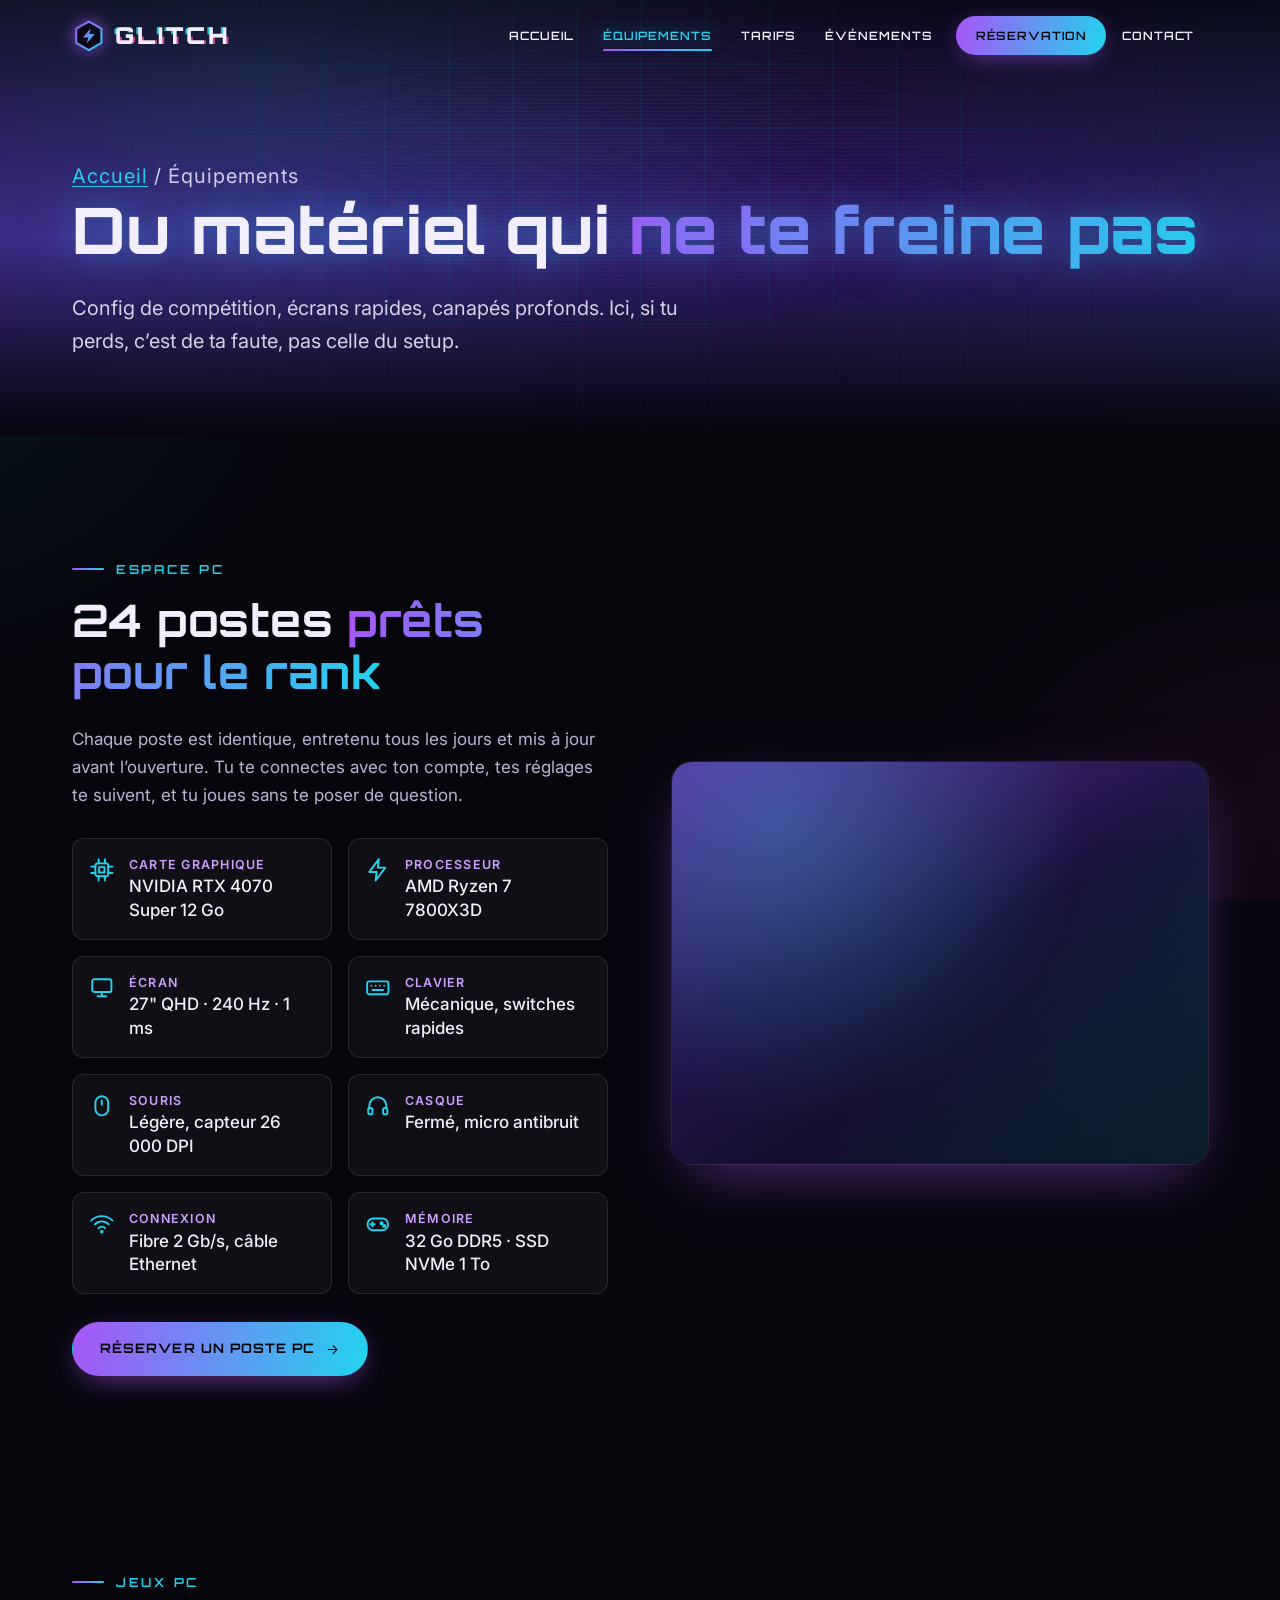
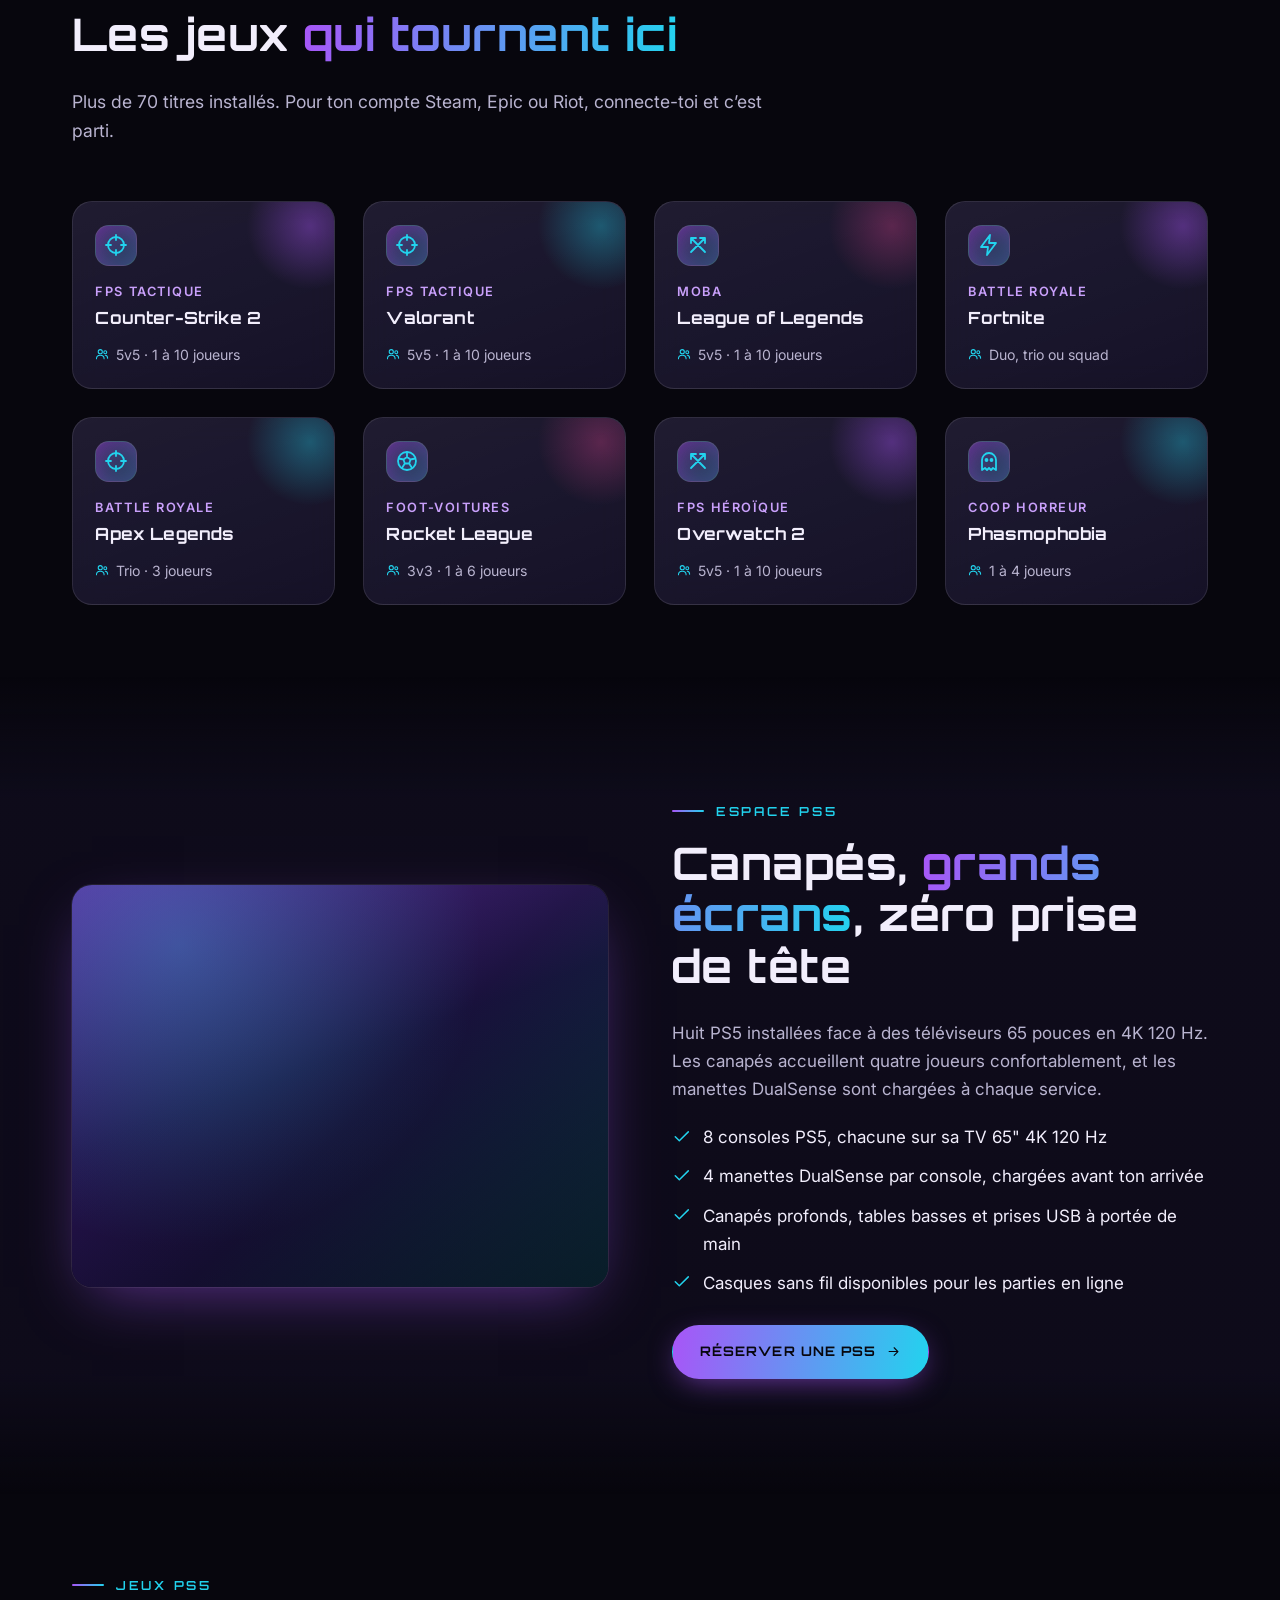
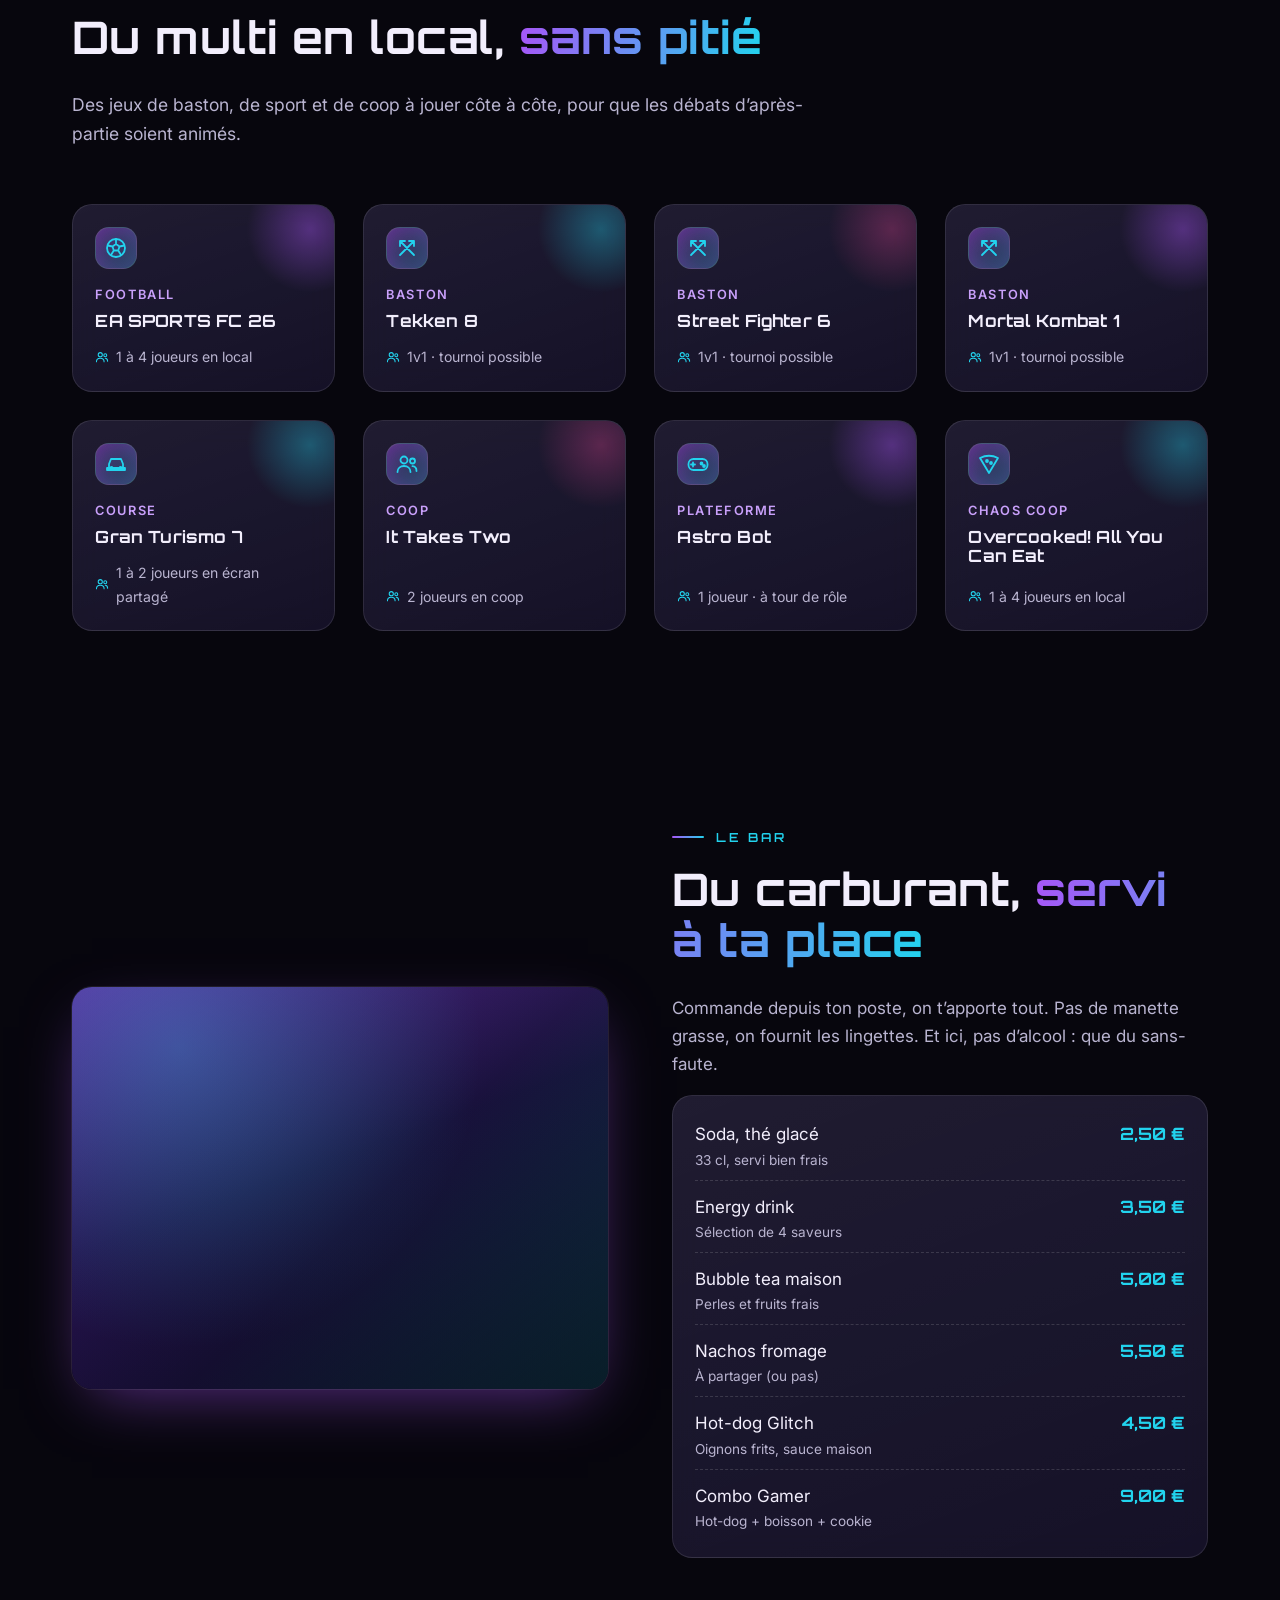
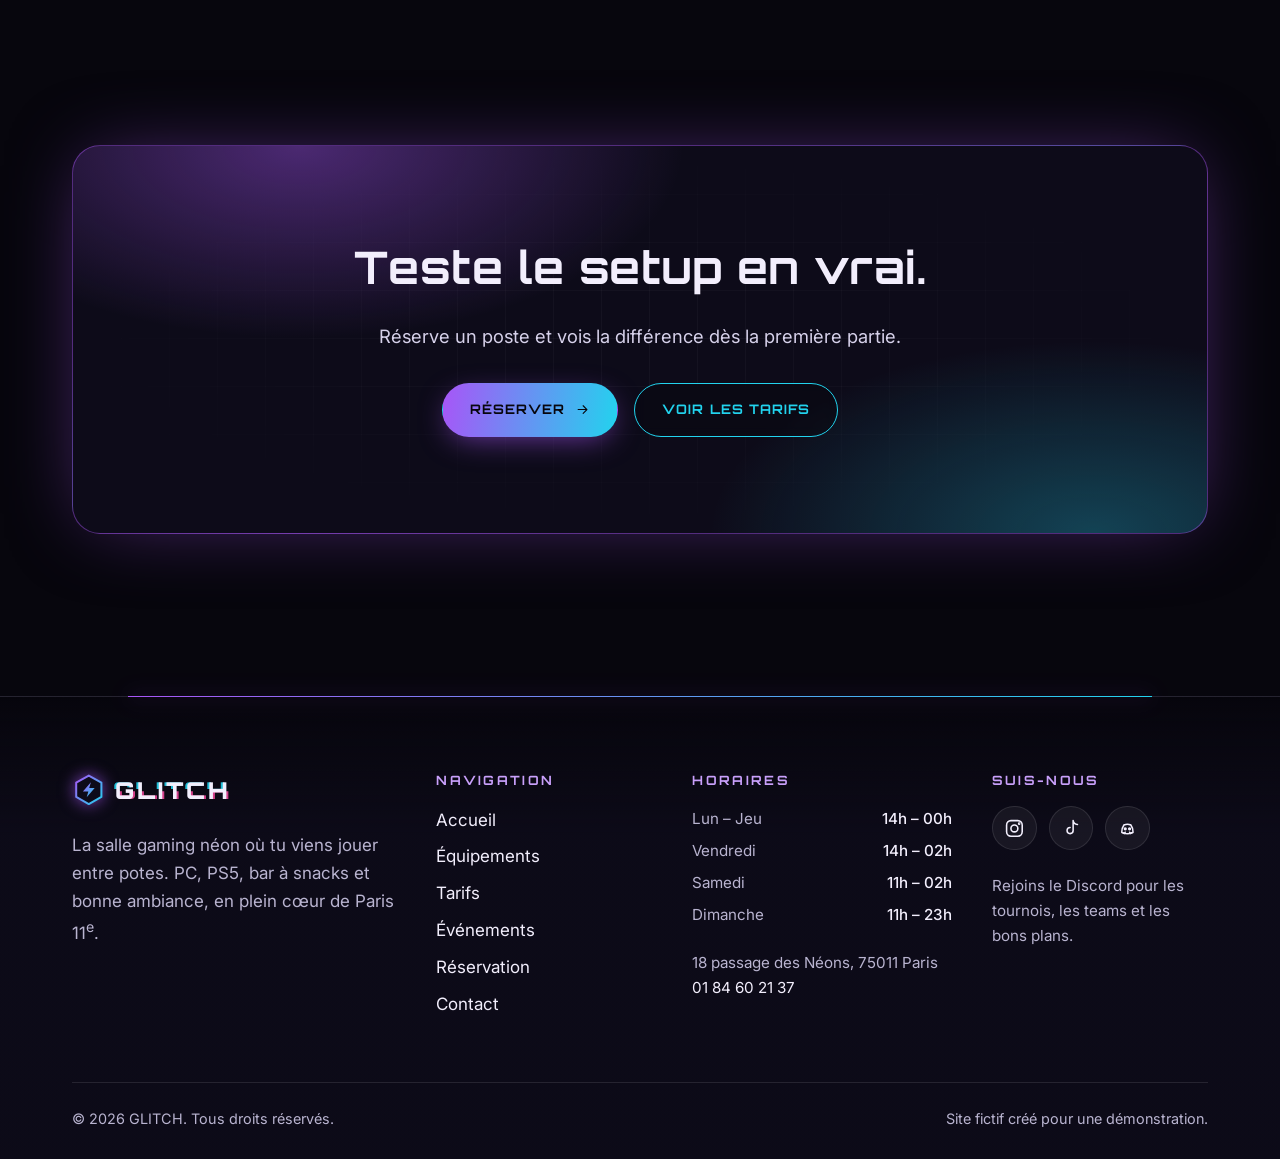
==== equipements.html @ 99205b89 "Ajoute le site vitrine GLITCH (6 pages, CSS et JS communs) Co-Authored-By: Claude Sonnet 5.5 <norepl" ====
<!DOCTYPE html>
<html lang="fr">
<head>
  <meta charset="utf-8">
  <meta name="viewport" content="width=device-width, initial-scale=1">
  <title>Équipements — PC gaming, PS5 et bar | GLITCH</title>
  <meta name="description" content="Découvre le matériel de GLITCH : 24 PC RTX 4070 Super, écrans 240 Hz, 8 PS5 sur TV 65 pouces, bar à snacks et plus de 120 jeux.">
  <meta name="theme-color" content="#07060d">
  <link rel="icon" href="data:image/svg+xml,%3Csvg xmlns='http://www.w3.org/2000/svg' viewBox='0 0 40 40'%3E%3Cpath d='M20 3 35 11.5v17L20 37 5 28.5v-17L20 3Z' fill='%230d0b19' stroke='%23a855f7' stroke-width='3'/%3E%3Cpath d='M22.5 11 13 22h6.5l-2 7L27 18h-6.5l2-7Z' fill='%2322d3ee'/%3E%3C/svg%3E">
  <link rel="preconnect" href="https://fonts.googleapis.com">
  <link rel="preconnect" href="https://fonts.gstatic.com" crossorigin>
  <link href="https://fonts.googleapis.com/css2?family=Inter:wght@400;500;600&family=Orbitron:wght@500;600;700;800;900&display=swap" rel="stylesheet">
  <link rel="stylesheet" href="assets/css/style.css">
  <script>document.documentElement.classList.add("js");</script>
</head>
<body>
<svg xmlns="http://www.w3.org/2000/svg" width="0" height="0" style="position:absolute" aria-hidden="true" focusable="false"><defs><symbol id="i-check" viewBox="0 0 24 24"><path d="M20 6 9 17l-5-5"/></symbol><symbol id="i-arrow" viewBox="0 0 24 24"><path d="M5 12h14M13 6l6 6-6 6"/></symbol><symbol id="i-clock" viewBox="0 0 24 24"><circle cx="12" cy="12" r="9"/><path d="M12 7v5l3 2"/></symbol><symbol id="i-users" viewBox="0 0 24 24"><circle cx="9" cy="8" r="3.5"/><path d="M2.5 20c0-3.6 2.9-6 6.5-6s6.5 2.4 6.5 6"/><circle cx="17.5" cy="9" r="2.5"/><path d="M17.5 14.2c2.4.2 4 2 4 4.8"/></symbol><symbol id="i-trophy" viewBox="0 0 24 24"><path d="M8 4h8v5a4 4 0 0 1-8 0V4Z"/><path d="M8 6H4v2a4 4 0 0 0 4 4M16 6h4v2a4 4 0 0 1-4 4M12 13v4M8 21h8M9 17h6"/></symbol><symbol id="i-gamepad" viewBox="0 0 24 24"><rect x="2.5" y="7" width="19" height="11" rx="5"/><path d="M7 10.5v4M5 12.5h4"/><circle cx="15.5" cy="11.5" r="1"/><circle cx="18" cy="14" r="1"/></symbol><symbol id="i-monitor" viewBox="0 0 24 24"><rect x="3" y="4" width="18" height="12" rx="2"/><path d="M8 20h8M12 16v4"/></symbol><symbol id="i-cpu" viewBox="0 0 24 24"><rect x="6" y="6" width="12" height="12" rx="2"/><rect x="9.5" y="9.5" width="5" height="5"/><path d="M9 2v4M15 2v4M9 18v4M15 18v4M2 9h4M2 15h4M18 9h4M18 15h4"/></symbol><symbol id="i-headset" viewBox="0 0 24 24"><path d="M4 14v-2a8 8 0 0 1 16 0v2"/><rect x="3" y="14" width="4" height="6" rx="1.5"/><rect x="17" y="14" width="4" height="6" rx="1.5"/></symbol><symbol id="i-mouse" viewBox="0 0 24 24"><rect x="6" y="3" width="12" height="18" rx="6"/><path d="M12 7v4"/></symbol><symbol id="i-keyboard" viewBox="0 0 24 24"><rect x="2" y="6" width="20" height="12" rx="2"/><path d="M6 10h.01M10 10h.01M14 10h.01M18 10h.01M7 14h10"/></symbol><symbol id="i-bolt" viewBox="0 0 24 24"><path d="M13 2 4 14h7l-1 8 9-12h-7l1-8Z"/></symbol><symbol id="i-cup" viewBox="0 0 24 24"><path d="M5 8h12v6a5 5 0 0 1-5 5h-2a5 5 0 0 1-5-5V8Z"/><path d="M17 10h2a2 2 0 0 1 0 4h-2M8 3v2M12 3v2"/></symbol><symbol id="i-cake" viewBox="0 0 24 24"><path d="M4 20h16v-7a2 2 0 0 0-2-2H6a2 2 0 0 0-2 2v7Z"/><path d="M4 16c2 1.5 4 1.5 6 0s4-1.5 6 0 3 1 4 0M12 11V7M12 4v.01"/></symbol><symbol id="i-building" viewBox="0 0 24 24"><rect x="5" y="3" width="14" height="18" rx="1"/><path d="M9 7h2M13 7h2M9 11h2M13 11h2M9 15h2M13 15h2"/></symbol><symbol id="i-pin" viewBox="0 0 24 24"><path d="M12 21s-7-6.2-7-11.5a7 7 0 0 1 14 0C19 14.8 12 21 12 21Z"/><circle cx="12" cy="9.5" r="2.5"/></symbol><symbol id="i-phone" viewBox="0 0 24 24"><path d="M5 4h4l2 5-2.5 1.5a11 11 0 0 0 5 5L15 13l5 2v4a2 2 0 0 1-2 2A16 16 0 0 1 3 6a2 2 0 0 1 2-2Z"/></symbol><symbol id="i-mail" viewBox="0 0 24 24"><rect x="3" y="5" width="18" height="14" rx="2"/><path d="m3 7 9 6 9-6"/></symbol><symbol id="i-calendar" viewBox="0 0 24 24"><rect x="3" y="5" width="18" height="16" rx="2"/><path d="M3 10h18M8 3v4M16 3v4"/></symbol><symbol id="i-star" viewBox="0 0 24 24"><path d="m12 3 2.7 5.6 6.1.9-4.4 4.3 1 6.1L12 17l-5.4 2.9 1-6.1L3.2 9.5l6.1-.9L12 3Z"/></symbol><symbol id="i-crosshair" viewBox="0 0 24 24"><circle cx="12" cy="12" r="8"/><path d="M12 2v5M12 17v5M2 12h5M17 12h5"/></symbol><symbol id="i-car" viewBox="0 0 24 24"><path d="M5 16v-4l2-5h10l2 5v4M3 16h18v2H3z"/><circle cx="7.5" cy="16" r="1"/><circle cx="16.5" cy="16" r="1"/></symbol><symbol id="i-swords" viewBox="0 0 24 24"><path d="M5 19 19 5M14 5h5v5M5 5l14 14M5 10V5h5"/></symbol><symbol id="i-ball" viewBox="0 0 24 24"><circle cx="12" cy="12" r="9"/><path d="m12 8 3.5 2.5-1.3 4h-4.4l-1.3-4L12 8ZM12 3v5M3.8 9.5l4.7 1M20.2 9.5l-4.7 1M7 19l2.8-4.5M17 19l-2.8-4.5"/></symbol><symbol id="i-sofa" viewBox="0 0 24 24"><path d="M5 11V8a3 3 0 0 1 3-3h8a3 3 0 0 1 3 3v3M3 13a2 2 0 0 1 4 0v2h10v-2a2 2 0 0 1 4 0v5H3v-5ZM6 18v2M18 18v2"/></symbol><symbol id="i-pizza" viewBox="0 0 24 24"><path d="M3 6c6-3 12-3 18 0L12 21 3 6Z"/><circle cx="10" cy="9" r="1"/><circle cx="14" cy="11" r="1"/></symbol><symbol id="i-instagram" viewBox="0 0 24 24"><rect x="3" y="3" width="18" height="18" rx="5"/><circle cx="12" cy="12" r="4"/><circle cx="17.5" cy="6.5" r=".6"/></symbol><symbol id="i-tiktok" viewBox="0 0 24 24"><path d="M14 3v11.5a3.5 3.5 0 1 1-3.5-3.5M14 3c.4 2.6 2 4.2 5 4.5"/></symbol><symbol id="i-discord" viewBox="0 0 24 24"><path d="M8 8c2.5-1 5.5-1 8 0M7 17c3 1.4 7 1.4 10 0M8 8c-1.5 2-2.5 5-2.5 8.5 1 .8 2 1.2 3 1.5l1-1.6M16 8c1.5 2 2.5 5 2.5 8.5-1 .8-2 1.2-3 1.5l-1-1.6"/><circle cx="9.5" cy="12.5" r="1"/><circle cx="14.5" cy="12.5" r="1"/></symbol><symbol id="i-chevron" viewBox="0 0 24 24"><path d="m6 9 6 6 6-6"/></symbol><symbol id="i-wifi" viewBox="0 0 24 24"><path d="M2 9a14 14 0 0 1 20 0M5.5 12.5a9 9 0 0 1 13 0M9 16a4 4 0 0 1 6 0"/><circle cx="12" cy="19.5" r=".8"/></symbol><symbol id="i-briefcase" viewBox="0 0 24 24"><rect x="3" y="7" width="18" height="13" rx="2"/><path d="M9 7V5a1 1 0 0 1 1-1h4a1 1 0 0 1 1 1v2M3 13h18"/></symbol><symbol id="i-grad" viewBox="0 0 24 24"><path d="m2 9 10-5 10 5-10 5L2 9Z"/><path d="M6 11.5V16c3 2.5 9 2.5 12 0v-4.5"/></symbol><symbol id="i-moon" viewBox="0 0 24 24"><path d="M20 14.5A8 8 0 0 1 9.5 4 8 8 0 1 0 20 14.5Z"/></symbol><symbol id="i-sun" viewBox="0 0 24 24"><circle cx="12" cy="12" r="4"/><path d="M12 2v2M12 20v2M2 12h2M20 12h2M5 5l1.5 1.5M17.5 17.5 19 19M5 19l1.5-1.5M17.5 6.5 19 5"/></symbol><symbol id="i-info" viewBox="0 0 24 24"><circle cx="12" cy="12" r="9"/><path d="M12 11v5M12 8v.01"/></symbol><symbol id="i-flag" viewBox="0 0 24 24"><path d="M5 21V4M5 4h11l-2 4 2 4H5"/></symbol><symbol id="i-ghost" viewBox="0 0 24 24"><path d="M5 21V11a7 7 0 0 1 14 0v10l-3-2-2 2-2-2-2 2-2-2-3 2Z"/><circle cx="9.5" cy="11" r="1"/><circle cx="14.5" cy="11" r="1"/></symbol><symbol id="i-tv" viewBox="0 0 24 24"><rect x="3" y="5" width="18" height="12" rx="2"/><path d="M8 21h8M12 17v4"/></symbol></defs></svg>
<a class="skip-link" href="#contenu">Aller au contenu</a>
<header class="site-header" id="top">
  <div class="container">
    <a class="logo" href="index.html" aria-label="GLITCH, retour à l’accueil"><svg class="logo-mark" viewBox="0 0 40 40" aria-hidden="true" focusable="false"><defs><linearGradient id="lg" x1="0" y1="0" x2="1" y2="1"><stop offset="0" stop-color="#a855f7"/><stop offset="1" stop-color="#22d3ee"/></linearGradient></defs><path d="M20 3 35 11.5v17L20 37 5 28.5v-17L20 3Z" fill="#0d0b19" stroke="url(#lg)" stroke-width="2.4" stroke-linejoin="round"/><path d="M22.5 11 13 22h6.5l-2 7L27 18h-6.5l2-7Z" fill="url(#lg)"/></svg><span class="logo-word" data-text="GLITCH"><span>GLITCH</span></span></a>
    <button class="nav-toggle" type="button" aria-expanded="false" aria-controls="primary-nav" aria-label="Ouvrir le menu"><span></span><span></span><span></span></button>
    <nav class="primary-nav" id="primary-nav" aria-label="Navigation principale">
      <ul>
        <li><a href="index.html">Accueil</a></li>
        <li><a href="equipements.html" aria-current="page">Équipements</a></li>
        <li><a href="tarifs.html">Tarifs</a></li>
        <li><a href="evenements.html">Événements</a></li>
        <li class="nav-cta"><a href="reservation.html">Réservation</a></li>
        <li><a href="contact.html">Contact</a></li>
      </ul>
    </nav>
  </div>
</header>
<main id="contenu">

<section class="page-hero">
  <figure class="ph hero-media"><img src="https://images.unsplash.com/photo-1598550476439-6847785fcea6?w=1800&q=80&auto=format&fit=crop" alt="Rangée de postes PC gaming éclairés en RGB dans une salle sombre" width="1800" height="900" fetchpriority="high" decoding="async"></figure>
  <div class="hero-grid" aria-hidden="true"></div>
  <div class="container">
    <p class="breadcrumb"><a href="index.html">Accueil</a> / Équipements</p>
    <h1>Du matériel qui <span class="grad-text">ne te freine pas</span></h1>
    <p>Config de compétition, écrans rapides, canapés profonds. Ici, si tu perds, c’est de ta faute, pas celle du setup.</p>
  </div>
</section>

<section class="section" id="pc">
  <div class="container split">
    <div class="split-text reveal">
      <span class="eyebrow">Espace PC</span>
      <h2>24 postes <span class="grad-text">prêts pour le rank</span></h2>
      <p>Chaque poste est identique, entretenu tous les jours et mis à jour avant l’ouverture. Tu te connectes avec ton compte, tes réglages te suivent, et tu joues sans te poser de question.</p>
      <div class="spec-grid">
        <div class="spec"><svg class="icon " aria-hidden="true" focusable="false"><use href="#i-cpu"/></svg><div><b>Carte graphique</b><span>NVIDIA RTX 4070 Super 12 Go</span></div></div>
        <div class="spec"><svg class="icon " aria-hidden="true" focusable="false"><use href="#i-bolt"/></svg><div><b>Processeur</b><span>AMD Ryzen 7 7800X3D</span></div></div>
        <div class="spec"><svg class="icon " aria-hidden="true" focusable="false"><use href="#i-monitor"/></svg><div><b>Écran</b><span>27" QHD · 240 Hz · 1 ms</span></div></div>
        <div class="spec"><svg class="icon " aria-hidden="true" focusable="false"><use href="#i-keyboard"/></svg><div><b>Clavier</b><span>Mécanique, switches rapides</span></div></div>
        <div class="spec"><svg class="icon " aria-hidden="true" focusable="false"><use href="#i-mouse"/></svg><div><b>Souris</b><span>Légère, capteur 26 000 DPI</span></div></div>
        <div class="spec"><svg class="icon " aria-hidden="true" focusable="false"><use href="#i-headset"/></svg><div><b>Casque</b><span>Fermé, micro antibruit</span></div></div>
        <div class="spec"><svg class="icon " aria-hidden="true" focusable="false"><use href="#i-wifi"/></svg><div><b>Connexion</b><span>Fibre 2 Gb/s, câble Ethernet</span></div></div>
        <div class="spec"><svg class="icon " aria-hidden="true" focusable="false"><use href="#i-gamepad"/></svg><div><b>Mémoire</b><span>32 Go DDR5 · SSD NVMe 1 To</span></div></div>
      </div>
      <a class="btn btn--primary" href="reservation.html?espace=pc">Réserver un poste PC <svg class="icon " aria-hidden="true" focusable="false"><use href="#i-arrow"/></svg></a>
    </div>
    <div class="reveal" style="--d:.12s">
      <figure class="ph ratio-4-3"><img src="https://images.unsplash.com/photo-1598550476439-6847785fcea6?w=1200&q=80&auto=format&fit=crop" alt="Poste PC gaming avec écran incurvé et clavier lumineux" width="1200" height="900" loading="lazy" decoding="async"></figure>
    </div>
  </div>
</section>

<section class="section section--tight">
  <div class="container">
    <div class="section-head reveal">
      <span class="eyebrow">Jeux PC</span>
      <h2>Les jeux <span class="grad-text">qui tournent ici</span></h2>
      <p>Plus de 70 titres installés. Pour ton compte Steam, Epic ou Riot, connecte-toi et c’est parti.</p>
    </div>
    <div class="grid grid-4">
      <article class="card game-card reveal"><span class="icon-badge"><svg class="icon " aria-hidden="true" focusable="false"><use href="#i-crosshair"/></svg></span><span class="genre">FPS tactique</span><h3>Counter-Strike 2</h3><p class="meta"><svg class="icon " aria-hidden="true" focusable="false"><use href="#i-users"/></svg> 5v5 · 1 à 10 joueurs</p></article>
      <article class="card game-card reveal"><span class="icon-badge"><svg class="icon " aria-hidden="true" focusable="false"><use href="#i-crosshair"/></svg></span><span class="genre">FPS tactique</span><h3>Valorant</h3><p class="meta"><svg class="icon " aria-hidden="true" focusable="false"><use href="#i-users"/></svg> 5v5 · 1 à 10 joueurs</p></article>
      <article class="card game-card reveal"><span class="icon-badge"><svg class="icon " aria-hidden="true" focusable="false"><use href="#i-swords"/></svg></span><span class="genre">MOBA</span><h3>League of Legends</h3><p class="meta"><svg class="icon " aria-hidden="true" focusable="false"><use href="#i-users"/></svg> 5v5 · 1 à 10 joueurs</p></article>
      <article class="card game-card reveal"><span class="icon-badge"><svg class="icon " aria-hidden="true" focusable="false"><use href="#i-bolt"/></svg></span><span class="genre">Battle royale</span><h3>Fortnite</h3><p class="meta"><svg class="icon " aria-hidden="true" focusable="false"><use href="#i-users"/></svg> Duo, trio ou squad</p></article>
      <article class="card game-card reveal"><span class="icon-badge"><svg class="icon " aria-hidden="true" focusable="false"><use href="#i-crosshair"/></svg></span><span class="genre">Battle royale</span><h3>Apex Legends</h3><p class="meta"><svg class="icon " aria-hidden="true" focusable="false"><use href="#i-users"/></svg> Trio · 3 joueurs</p></article>
      <article class="card game-card reveal"><span class="icon-badge"><svg class="icon " aria-hidden="true" focusable="false"><use href="#i-ball"/></svg></span><span class="genre">Foot-voitures</span><h3>Rocket League</h3><p class="meta"><svg class="icon " aria-hidden="true" focusable="false"><use href="#i-users"/></svg> 3v3 · 1 à 6 joueurs</p></article>
      <article class="card game-card reveal"><span class="icon-badge"><svg class="icon " aria-hidden="true" focusable="false"><use href="#i-swords"/></svg></span><span class="genre">FPS héroïque</span><h3>Overwatch 2</h3><p class="meta"><svg class="icon " aria-hidden="true" focusable="false"><use href="#i-users"/></svg> 5v5 · 1 à 10 joueurs</p></article>
      <article class="card game-card reveal"><span class="icon-badge"><svg class="icon " aria-hidden="true" focusable="false"><use href="#i-ghost"/></svg></span><span class="genre">Coop horreur</span><h3>Phasmophobia</h3><p class="meta"><svg class="icon " aria-hidden="true" focusable="false"><use href="#i-users"/></svg> 1 à 4 joueurs</p></article>
    </div>
  </div>
</section>

<section class="section section--alt" id="ps5">
  <div class="container split split--rev">
    <div class="split-text reveal">
      <span class="eyebrow">Espace PS5</span>
      <h2>Canapés, <span class="grad-text">grands écrans</span>, zéro prise de tête</h2>
      <p>Huit PS5 installées face à des téléviseurs 65 pouces en 4K 120 Hz. Les canapés accueillent quatre joueurs confortablement, et les manettes DualSense sont chargées à chaque service.</p>
      <ul class="check-list">
        <li><svg class="icon " aria-hidden="true" focusable="false"><use href="#i-check"/></svg> 8 consoles PS5, chacune sur sa TV 65" 4K 120 Hz</li>
        <li><svg class="icon " aria-hidden="true" focusable="false"><use href="#i-check"/></svg> 4 manettes DualSense par console, chargées avant ton arrivée</li>
        <li><svg class="icon " aria-hidden="true" focusable="false"><use href="#i-check"/></svg> Canapés profonds, tables basses et prises USB à portée de main</li>
        <li><svg class="icon " aria-hidden="true" focusable="false"><use href="#i-check"/></svg> Casques sans fil disponibles pour les parties en ligne</li>
      </ul>
      <a class="btn btn--primary" href="reservation.html?espace=ps5">Réserver une PS5 <svg class="icon " aria-hidden="true" focusable="false"><use href="#i-arrow"/></svg></a>
    </div>
    <div class="reveal" style="--d:.12s">
      <figure class="ph ratio-4-3"><img src="https://images.unsplash.com/photo-1606144042614-b2417e99c4e3?w=1200&q=80&auto=format&fit=crop" alt="Manette de console blanche en gros plan avec lumière bleue" width="1200" height="900" loading="lazy" decoding="async"></figure>
    </div>
  </div>
</section>

<section class="section section--tight">
  <div class="container">
    <div class="section-head reveal">
      <span class="eyebrow">Jeux PS5</span>
      <h2>Du multi en local, <span class="grad-text">sans pitié</span></h2>
      <p>Des jeux de baston, de sport et de coop à jouer côte à côte, pour que les débats d’après-partie soient animés.</p>
    </div>
    <div class="grid grid-4">
      <article class="card game-card reveal"><span class="icon-badge"><svg class="icon " aria-hidden="true" focusable="false"><use href="#i-ball"/></svg></span><span class="genre">Football</span><h3>EA SPORTS FC 26</h3><p class="meta"><svg class="icon " aria-hidden="true" focusable="false"><use href="#i-users"/></svg> 1 à 4 joueurs en local</p></article>
      <article class="card game-card reveal"><span class="icon-badge"><svg class="icon " aria-hidden="true" focusable="false"><use href="#i-swords"/></svg></span><span class="genre">Baston</span><h3>Tekken 8</h3><p class="meta"><svg class="icon " aria-hidden="true" focusable="false"><use href="#i-users"/></svg> 1v1 · tournoi possible</p></article>
      <article class="card game-card reveal"><span class="icon-badge"><svg class="icon " aria-hidden="true" focusable="false"><use href="#i-swords"/></svg></span><span class="genre">Baston</span><h3>Street Fighter 6</h3><p class="meta"><svg class="icon " aria-hidden="true" focusable="false"><use href="#i-users"/></svg> 1v1 · tournoi possible</p></article>
      <article class="card game-card reveal"><span class="icon-badge"><svg class="icon " aria-hidden="true" focusable="false"><use href="#i-swords"/></svg></span><span class="genre">Baston</span><h3>Mortal Kombat 1</h3><p class="meta"><svg class="icon " aria-hidden="true" focusable="false"><use href="#i-users"/></svg> 1v1 · tournoi possible</p></article>
      <article class="card game-card reveal"><span class="icon-badge"><svg class="icon " aria-hidden="true" focusable="false"><use href="#i-car"/></svg></span><span class="genre">Course</span><h3>Gran Turismo 7</h3><p class="meta"><svg class="icon " aria-hidden="true" focusable="false"><use href="#i-users"/></svg> 1 à 2 joueurs en écran partagé</p></article>
      <article class="card game-card reveal"><span class="icon-badge"><svg class="icon " aria-hidden="true" focusable="false"><use href="#i-users"/></svg></span><span class="genre">Coop</span><h3>It Takes Two</h3><p class="meta"><svg class="icon " aria-hidden="true" focusable="false"><use href="#i-users"/></svg> 2 joueurs en coop</p></article>
      <article class="card game-card reveal"><span class="icon-badge"><svg class="icon " aria-hidden="true" focusable="false"><use href="#i-gamepad"/></svg></span><span class="genre">Plateforme</span><h3>Astro Bot</h3><p class="meta"><svg class="icon " aria-hidden="true" focusable="false"><use href="#i-users"/></svg> 1 joueur · à tour de rôle</p></article>
      <article class="card game-card reveal"><span class="icon-badge"><svg class="icon " aria-hidden="true" focusable="false"><use href="#i-pizza"/></svg></span><span class="genre">Chaos coop</span><h3>Overcooked! All You Can Eat</h3><p class="meta"><svg class="icon " aria-hidden="true" focusable="false"><use href="#i-users"/></svg> 1 à 4 joueurs en local</p></article>
    </div>
  </div>
</section>

<section class="section" id="bar">
  <div class="container split">
    <div class="reveal">
      <figure class="ph ratio-4-3"><img src="https://images.unsplash.com/photo-1534423861386-85a16f5d13fd?w=1200&q=80&auto=format&fit=crop" alt="Ambiance de salle d’arcade avec néons colorés" width="1200" height="900" loading="lazy" decoding="async"></figure>
    </div>
    <div class="split-text reveal" style="--d:.12s">
      <span class="eyebrow">Le bar</span>
      <h2>Du carburant, <span class="grad-text">servi à ta place</span></h2>
      <p>Commande depuis ton poste, on t’apporte tout. Pas de manette grasse, on fournit les lingettes. Et ici, pas d’alcool : que du sans-faute.</p>
      <ul class="menu-list card" style="padding:1rem 1.4rem">
        <li><span>Soda, thé glacé<small>33 cl, servi bien frais</small></span><span class="dots"></span><span class="price">2,50 €</span></li>
        <li><span>Energy drink<small>Sélection de 4 saveurs</small></span><span class="dots"></span><span class="price">3,50 €</span></li>
        <li><span>Bubble tea maison<small>Perles et fruits frais</small></span><span class="dots"></span><span class="price">5,00 €</span></li>
        <li><span>Nachos fromage<small>À partager (ou pas)</small></span><span class="dots"></span><span class="price">5,50 €</span></li>
        <li><span>Hot-dog Glitch<small>Oignons frits, sauce maison</small></span><span class="dots"></span><span class="price">4,50 €</span></li>
        <li><span>Combo Gamer<small>Hot-dog + boisson + cookie</small></span><span class="dots"></span><span class="price">9,00 €</span></li>
      </ul>
    </div>
  </div>
</section>

<section class="section section--tight">
  <div class="container">
    <div class="cta-band reveal">
      <h2>Teste le setup en vrai.</h2>
      <p>Réserve un poste et vois la différence dès la première partie.</p>
      <div class="cta-actions"><a class="btn btn--primary" href="reservation.html">Réserver <svg class="icon " aria-hidden="true" focusable="false"><use href="#i-arrow"/></svg></a><a class="btn btn--outline" href="tarifs.html">Voir les tarifs</a></div>
    </div>
  </div>
</section>

</main>
<footer class="site-footer">
  <div class="container">
    <div class="footer-grid">
      <div class="footer-about">
        <a class="logo" href="index.html" aria-label="GLITCH, retour à l’accueil"><svg class="logo-mark" viewBox="0 0 40 40" aria-hidden="true" focusable="false"><defs><linearGradient id="lg" x1="0" y1="0" x2="1" y2="1"><stop offset="0" stop-color="#a855f7"/><stop offset="1" stop-color="#22d3ee"/></linearGradient></defs><path d="M20 3 35 11.5v17L20 37 5 28.5v-17L20 3Z" fill="#0d0b19" stroke="url(#lg)" stroke-width="2.4" stroke-linejoin="round"/><path d="M22.5 11 13 22h6.5l-2 7L27 18h-6.5l2-7Z" fill="url(#lg)"/></svg><span class="logo-word" data-text="GLITCH"><span>GLITCH</span></span></a>
        <p>La salle gaming néon où tu viens jouer entre potes. PC, PS5, bar à snacks et bonne ambiance, en plein cœur de Paris 11<sup>e</sup>.</p>
      </div>
      <div>
        <h2>Navigation</h2>
        <ul class="footer-links">
          <li><a href="index.html">Accueil</a></li>
          <li><a href="equipements.html">Équipements</a></li>
          <li><a href="tarifs.html">Tarifs</a></li>
          <li><a href="evenements.html">Événements</a></li>
          <li><a href="reservation.html">Réservation</a></li>
          <li><a href="contact.html">Contact</a></li>
        </ul>
      </div>
      <div>
        <h2>Horaires</h2>
        <ul class="footer-hours">
          <li><span>Lun – Jeu</span><b>14h – 00h</b></li>
          <li><span>Vendredi</span><b>14h – 02h</b></li>
          <li><span>Samedi</span><b>11h – 02h</b></li>
          <li><span>Dimanche</span><b>11h – 23h</b></li>
        </ul>
        <p class="footer-contact">18 passage des Néons, 75011 Paris<br><a href="tel:+33184602137">01 84 60 21 37</a></p>
      </div>
      <div>
        <h2>Suis-nous</h2>
        <div class="socials">
          <a href="#" aria-label="Instagram"><svg class="icon " aria-hidden="true" focusable="false"><use href="#i-instagram"/></svg></a>
          <a href="#" aria-label="TikTok"><svg class="icon " aria-hidden="true" focusable="false"><use href="#i-tiktok"/></svg></a>
          <a href="#" aria-label="Discord"><svg class="icon " aria-hidden="true" focusable="false"><use href="#i-discord"/></svg></a>
        </div>
        <p class="footer-contact">Rejoins le Discord pour les tournois, les teams et les bons plans.</p>
      </div>
    </div>
    <div class="footer-bottom">
      <p>© 2026 GLITCH. Tous droits réservés.</p>
      <p>Site fictif créé pour une démonstration.</p>
    </div>
  </div>
</footer>
<script src="assets/js/main.js"></script>
</body>
</html>
---- assets/css/style.css ----
/* =========================================================
   GLITCH — salle gaming néon
   Feuille de style commune
   ========================================================= */

:root {
  --bg: #07060d;
  --bg-2: #0d0b19;
  --bg-3: #141026;
  --surface: rgba(255, 255, 255, 0.04);
  --surface-strong: rgba(24, 18, 46, 0.72);
  --line: rgba(255, 255, 255, 0.1);

  --violet: #a855f7;
  --violet-soft: #c9a0fb;
  --cyan: #22d3ee;
  --pink: #ec4899;

  --text: #f2eefc;
  --muted: #b9b4d0;

  --grad: linear-gradient(100deg, #a855f7 0%, #22d3ee 100%);
  --grad-soft: linear-gradient(135deg, rgba(168, 85, 247, 0.35), rgba(34, 211, 238, 0.25));

  --font-display: "Orbitron", "Chakra Petch", system-ui, sans-serif;
  --font-body: "Inter", system-ui, -apple-system, "Segoe UI", sans-serif;

  --radius: 20px;
  --radius-sm: 12px;
  --gutter: clamp(1rem, 4vw, 2rem);
  --maxw: 1200px;
  --header-h: 72px;

  --glow-violet: 0 0 40px -8px rgba(168, 85, 247, 0.55);
  --glow-cyan: 0 0 40px -8px rgba(34, 211, 238, 0.5);
}

/* ---------- Base ---------- */
*,
*::before,
*::after { box-sizing: border-box; }

html {
  scroll-behavior: smooth;
  scroll-padding-top: calc(var(--header-h) + 16px);
  -webkit-text-size-adjust: 100%;
}

body {
  margin: 0;
  background: var(--bg);
  color: var(--text);
  font-family: var(--font-body);
  font-size: 1.0625rem;
  line-height: 1.65;
  overflow-x: hidden;
  position: relative;
}

/* halos de fond fixes, très discrets */
body::before {
  content: "";
  position: fixed;
  inset: 0;
  z-index: -1;
  pointer-events: none;
  background:
    radial-gradient(60rem 40rem at 85% -10%, rgba(168, 85, 247, 0.16), transparent 60%),
    radial-gradient(50rem 36rem at -10% 40%, rgba(34, 211, 238, 0.08), transparent 60%),
    radial-gradient(40rem 30rem at 100% 90%, rgba(236, 72, 153, 0.07), transparent 60%);
}

img, svg { display: block; max-width: 100%; }

a { color: var(--cyan); text-decoration-thickness: 1px; text-underline-offset: 3px; }
a:hover { color: #7ce7f7; }

h1, h2, h3, h4 {
  font-family: var(--font-display);
  line-height: 1.15;
  margin: 0 0 0.6em;
  font-weight: 700;
  letter-spacing: 0.01em;
}
h1 { font-size: clamp(2rem, 6.2vw + 0.4rem, 4.4rem); font-weight: 800; }
h2 { font-size: clamp(1.55rem, 3.6vw + 0.4rem, 2.8rem); }
h3 { font-size: clamp(1.1rem, 1.2vw + 0.8rem, 1.4rem); }
h4 { font-size: 1rem; }

p { margin: 0 0 1em; }
ul { margin: 0; padding: 0; list-style: none; }

:focus-visible {
  outline: 2px solid var(--cyan);
  outline-offset: 3px;
  border-radius: 6px;
}

.skip-link {
  position: fixed;
  left: 1rem;
  top: -4rem;
  z-index: 200;
  background: var(--cyan);
  color: #07060d;
  padding: 0.6rem 1rem;
  border-radius: 8px;
  font-weight: 700;
  text-decoration: none;
  transition: top 0.2s;
}
.skip-link:focus { top: 1rem; color: #07060d; }

.container {
  width: min(var(--maxw), 100%);
  margin-inline: auto;
  padding-inline: var(--gutter);
}

.section { padding-block: clamp(4rem, 9vw, 8rem); position: relative; }
.section--tight { padding-block: clamp(2.5rem, 6vw, 4.5rem); }
.section--alt { background: linear-gradient(180deg, transparent, rgba(20, 16, 38, 0.55) 15%, rgba(20, 16, 38, 0.55) 85%, transparent); }

.grad-text {
  background: var(--grad);
  -webkit-background-clip: text;
  background-clip: text;
  color: transparent;
}
.pink-text { color: #f472b6; }
.glow { text-shadow: 0 0 28px rgba(34, 211, 238, 0.38), 0 0 60px rgba(168, 85, 247, 0.3); }

.sr-only {
  position: absolute !important;
  width: 1px; height: 1px;
  overflow: hidden;
  clip: rect(0 0 0 0);
  white-space: nowrap;
}

.icon {
  width: 1.25em;
  height: 1.25em;
  flex: none;
  fill: none;
  stroke: currentColor;
  stroke-width: 1.8;
  stroke-linecap: round;
  stroke-linejoin: round;
}
.icon--fill { fill: currentColor; stroke: none; }

/* ---------- Boutons ---------- */
.btn {
  --btn-pad: 0.95rem 1.7rem;
  display: inline-flex;
  align-items: center;
  justify-content: center;
  gap: 0.6rem;
  padding: var(--btn-pad);
  border-radius: 999px;
  border: 1.5px solid transparent;
  font-family: var(--font-display);
  font-weight: 700;
  font-size: 0.82rem;
  letter-spacing: 0.08em;
  text-transform: uppercase;
  text-decoration: none;
  cursor: pointer;
  transition: transform 0.25s ease, box-shadow 0.25s ease, background-color 0.25s ease, color 0.25s ease, border-color 0.25s ease;
}
.btn:hover { transform: translateY(-2px); }
.btn:active { transform: translateY(0); }

.btn--primary {
  background: var(--grad);
  color: #07060d;
  box-shadow: 0 8px 30px -8px rgba(168, 85, 247, 0.65);
}
.btn--primary:hover {
  color: #07060d;
  box-shadow: 0 0 0 1px rgba(255, 255, 255, 0.2), 0 10px 40px -4px rgba(34, 211, 238, 0.65);
}

.btn--outline {
  background: rgba(7, 6, 13, 0.35);
  border-color: var(--cyan);
  color: var(--cyan);
  backdrop-filter: blur(6px);
  -webkit-backdrop-filter: blur(6px);
}
.btn--outline:hover {
  background: rgba(34, 211, 238, 0.12);
  color: #a5f3fc;
  box-shadow: 0 0 28px -4px rgba(34, 211, 238, 0.6), inset 0 0 14px rgba(34, 211, 238, 0.15);
}

.btn--sm { --btn-pad: 0.65rem 1.2rem; font-size: 0.74rem; }
.btn--block { width: 100%; }
.btn .icon { width: 1.15em; height: 1.15em; }

/* ---------- Header ---------- */
.site-header {
  position: fixed;
  inset: 0 0 auto 0;
  z-index: 100;
  height: var(--header-h);
  display: flex;
  align-items: center;
  transition: background-color 0.3s, border-color 0.3s, backdrop-filter 0.3s;
  border-bottom: 1px solid transparent;
}
.site-header.is-scrolled,
.site-header.is-open {
  background: rgba(7, 6, 13, 0.78);
  backdrop-filter: blur(16px) saturate(140%);
  -webkit-backdrop-filter: blur(16px) saturate(140%);
  border-bottom-color: var(--line);
}
.site-header .container {
  display: flex;
  align-items: center;
  justify-content: space-between;
  gap: 1rem;
}

/* Logo */
.logo {
  display: inline-flex;
  align-items: center;
  gap: 0.6rem;
  text-decoration: none;
  color: var(--text);
}
.logo:hover { color: var(--text); }
.logo-mark {
  width: 2.1rem;
  height: 2.1rem;
  filter: drop-shadow(0 0 8px rgba(168, 85, 247, 0.7));
}
.logo-word {
  position: relative;
  font-family: var(--font-display);
  font-weight: 900;
  font-size: 1.45rem;
  letter-spacing: 0.12em;
  line-height: 1;
  color: var(--text);
}
.logo-word::before,
.logo-word::after {
  content: attr(data-text);
  position: absolute;
  inset: 0;
  pointer-events: none;
}
.logo-word::before { color: var(--cyan); transform: translate(-2px, 0); clip-path: inset(0 0 55% 0); opacity: 0.9; }
.logo-word::after { color: var(--pink); transform: translate(2px, 0); clip-path: inset(55% 0 0 0); opacity: 0.9; }
.logo-word span { position: relative; z-index: 1; }

/* Navigation */
.nav-toggle {
  width: 46px;
  height: 46px;
  display: inline-flex;
  flex-direction: column;
  align-items: center;
  justify-content: center;
  gap: 6px;
  background: rgba(255, 255, 255, 0.05);
  border: 1px solid var(--line);
  border-radius: 12px;
  cursor: pointer;
  color: var(--text);
}
.nav-toggle span {
  display: block;
  width: 20px;
  height: 2px;
  background: currentColor;
  border-radius: 2px;
  transition: transform 0.3s, opacity 0.2s;
}
.is-open .nav-toggle span:nth-child(1) { transform: translateY(8px) rotate(45deg); }
.is-open .nav-toggle span:nth-child(2) { opacity: 0; }
.is-open .nav-toggle span:nth-child(3) { transform: translateY(-8px) rotate(-45deg); }

.primary-nav {
  position: absolute;
  top: var(--header-h);
  left: 0;
  right: 0;
  background: #0a0814;
  backdrop-filter: blur(18px);
  -webkit-backdrop-filter: blur(18px);
  border-bottom: 1px solid var(--line);
  padding: 0.75rem var(--gutter) 1.5rem;
  visibility: hidden;
  opacity: 0;
  transform: translateY(-8px);
  transition: opacity 0.25s, transform 0.25s, visibility 0.25s;
}
.is-open .primary-nav { visibility: visible; opacity: 1; transform: none; }
.primary-nav ul { display: flex; flex-direction: column; gap: 0.25rem; }
.primary-nav a {
  display: block;
  padding: 0.85rem 1rem;
  border-radius: 12px;
  color: var(--text);
  text-decoration: none;
  font-family: var(--font-display);
  font-weight: 600;
  font-size: 0.9rem;
  letter-spacing: 0.08em;
  text-transform: uppercase;
  transition: background-color 0.2s, color 0.2s;
}
.primary-nav a:hover { background: rgba(255, 255, 255, 0.06); color: var(--cyan); }
.primary-nav a[aria-current="page"] {
  color: var(--cyan);
  background: rgba(34, 211, 238, 0.1);
  box-shadow: inset 3px 0 0 var(--cyan);
}
.primary-nav .nav-cta a {
  margin-top: 0.5rem;
  text-align: center;
  background: var(--grad);
  color: #07060d;
}
.primary-nav .nav-cta a:hover { color: #07060d; filter: brightness(1.08); }
.primary-nav .nav-cta a[aria-current="page"] {
  box-shadow: 0 0 0 2px #07060d, 0 0 0 4px var(--cyan), 0 0 22px rgba(34, 211, 238, 0.6);
  background: var(--grad);
  color: #07060d;
}

@media (min-width: 960px) {
  .nav-toggle { display: none; }
  .primary-nav {
    position: static;
    visibility: visible;
    opacity: 1;
    transform: none;
    background: none;
    backdrop-filter: none;
    -webkit-backdrop-filter: none;
    border: 0;
    padding: 0;
  }
  .primary-nav ul { flex-direction: row; align-items: center; gap: 0.15rem; }
  .primary-nav a {
    position: relative;
    padding: 0.6rem 0.85rem;
    font-size: 0.72rem;
    background: none;
  }
  .primary-nav a:hover { background: none; }
  .primary-nav a::after {
    content: "";
    position: absolute;
    left: 0.85rem;
    right: 0.85rem;
    bottom: 0.2rem;
    height: 2px;
    background: var(--grad);
    border-radius: 2px;
    transform: scaleX(0);
    transform-origin: left;
    transition: transform 0.3s ease;
  }
  .primary-nav a:hover::after,
  .primary-nav a[aria-current="page"]::after { transform: scaleX(1); }
  .primary-nav a[aria-current="page"] {
    background: none;
    box-shadow: none;
    text-shadow: 0 0 18px rgba(34, 211, 238, 0.55);
  }
  .primary-nav .nav-cta { margin-left: 0.5rem; }
  .primary-nav .nav-cta a {
    margin: 0;
    padding: 0.65rem 1.2rem;
    border-radius: 999px;
    box-shadow: 0 6px 24px -8px rgba(168, 85, 247, 0.7);
  }
  .primary-nav .nav-cta a::after { display: none; }
  .primary-nav .nav-cta a[aria-current="page"] {
    box-shadow: 0 0 0 2px #07060d, 0 0 0 3.5px var(--cyan), 0 0 22px rgba(34, 211, 238, 0.55);
    text-shadow: none;
  }
}

/* ---------- Photos ---------- */
.ph {
  position: relative;
  margin: 0;
  overflow: hidden;
  border-radius: var(--radius);
  background:
    radial-gradient(circle at 20% 15%, rgba(34, 211, 238, 0.35), transparent 55%),
    linear-gradient(135deg, #3b1670 0%, #1a1240 55%, #0b3a4a 100%);
  box-shadow: 0 0 0 1px rgba(255, 255, 255, 0.08), 0 20px 60px -20px rgba(168, 85, 247, 0.55);
  isolation: isolate;
}
.ph img {
  width: 100%;
  height: 100%;
  object-fit: cover;
  transition: transform 0.8s ease, opacity 0.4s;
}
.ph::after {
  content: "";
  position: absolute;
  inset: 0;
  pointer-events: none;
  background: linear-gradient(160deg, rgba(168, 85, 247, 0.28), rgba(7, 6, 13, 0.1) 45%, rgba(7, 6, 13, 0.55));
  mix-blend-mode: normal;
}
.ph.is-broken img { visibility: hidden; }
a:hover .ph img, .ph:hover img { transform: scale(1.05); }

.ratio-16-10 { aspect-ratio: 16 / 10; }
.ratio-4-3 { aspect-ratio: 4 / 3; }
.ratio-1-1 { aspect-ratio: 1 / 1; }
.ratio-3-4 { aspect-ratio: 3 / 4; }

/* ---------- Hero ---------- */
.hero {
  position: relative;
  min-height: 100vh;
  min-height: 100svh;
  display: flex;
  align-items: center;
  padding: calc(var(--header-h) + 3rem) 0 7rem;
  overflow: hidden;
  isolation: isolate;
}
.hero-media {
  position: absolute;
  inset: 0;
  z-index: -3;
  border-radius: 0;
  box-shadow: none;
}
.hero-media::after {
  background:
    linear-gradient(180deg, rgba(7, 6, 13, 0.7) 0%, rgba(76, 29, 149, 0.5) 45%, rgba(7, 6, 13, 0.92) 85%, #07060d 100%);
}
.hero-grid {
  position: absolute;
  inset: 0;
  z-index: -2;
  pointer-events: none;
  background-image:
    linear-gradient(rgba(34, 211, 238, 0.07) 1px, transparent 1px),
    linear-gradient(90deg, rgba(34, 211, 238, 0.07) 1px, transparent 1px),
    repeating-linear-gradient(0deg, rgba(255, 255, 255, 0.03) 0 1px, transparent 1px 4px);
  background-size: 64px 64px, 64px 64px, 100% 4px;
  -webkit-mask-image: radial-gradient(ellipse at 50% 40%, #000 20%, transparent 78%);
  mask-image: radial-gradient(ellipse at 50% 40%, #000 20%, transparent 78%);
}
.hero-inner { position: relative; }
.hero-tag {
  display: inline-flex;
  align-items: center;
  gap: 0.6rem;
  padding: 0.45rem 1rem;
  border-radius: 999px;
  border: 1px solid rgba(34, 211, 238, 0.4);
  background: rgba(7, 6, 13, 0.5);
  backdrop-filter: blur(8px);
  -webkit-backdrop-filter: blur(8px);
  color: var(--cyan);
  font-size: 0.8rem;
  font-weight: 600;
  letter-spacing: 0.1em;
  text-transform: uppercase;
  margin-bottom: 1.5rem;
}
.hero-tag i {
  width: 8px; height: 8px;
  border-radius: 50%;
  background: var(--cyan);
  box-shadow: 0 0 10px var(--cyan);
}
.hero h1 {
  font-size: clamp(2.3rem, 8.4vw, 6.4rem);
  line-height: 1.02;
  margin-bottom: 0.45em;
  text-shadow: 0 0 36px rgba(34, 211, 238, 0.35), 0 0 80px rgba(168, 85, 247, 0.35);
}
.hero h1 span { display: block; }
.hero-sub {
  max-width: 40rem;
  font-size: clamp(1.05rem, 1vw + 0.85rem, 1.3rem);
  color: #d6d1ea;
  margin-bottom: 2.2rem;
}
.hero-actions { display: flex; flex-wrap: wrap; gap: 1rem; }

.scroll-hint {
  position: absolute;
  left: 50%;
  bottom: 1.75rem;
  transform: translateX(-50%);
  display: flex;
  flex-direction: column;
  align-items: center;
  gap: 0.5rem;
  color: var(--muted);
  font-size: 0.7rem;
  letter-spacing: 0.25em;
  text-transform: uppercase;
  text-decoration: none;
}
.scroll-hint:hover { color: var(--cyan); }
.scroll-hint .mouse {
  width: 24px;
  height: 38px;
  border: 1.5px solid currentColor;
  border-radius: 14px;
  position: relative;
}
.scroll-hint .mouse::after {
  content: "";
  position: absolute;
  left: 50%;
  top: 7px;
  width: 3px;
  height: 7px;
  margin-left: -1.5px;
  border-radius: 3px;
  background: var(--cyan);
  animation: wheel 1.8s ease-in-out infinite;
}
@keyframes wheel {
  0% { opacity: 0; transform: translateY(0); }
  30% { opacity: 1; }
  100% { opacity: 0; transform: translateY(12px); }
}

/* Hero des pages intérieures */
.page-hero {
  position: relative;
  padding: calc(var(--header-h) + clamp(3rem, 7vw, 5.5rem)) 0 clamp(3rem, 6vw, 5rem);
  overflow: hidden;
  isolation: isolate;
}
.page-hero .hero-media::after {
  background: linear-gradient(180deg, rgba(7, 6, 13, 0.78) 0%, rgba(76, 29, 149, 0.45) 55%, #07060d 100%);
}
.page-hero h1 {
  font-size: clamp(2rem, 5.8vw, 4rem);
  text-shadow: 0 0 30px rgba(34, 211, 238, 0.32), 0 0 70px rgba(168, 85, 247, 0.3);
  margin-bottom: 0.4em;
}
.page-hero p { max-width: 38rem; font-size: clamp(1.05rem, 0.8vw + 0.9rem, 1.25rem); color: #d6d1ea; margin: 0; }
.breadcrumb { font-size: 0.85rem; color: var(--muted); margin-bottom: 1rem; letter-spacing: 0.05em; }
.breadcrumb a { color: var(--cyan); }

/* ---------- Titres de section ---------- */
.eyebrow {
  display: inline-flex;
  align-items: center;
  gap: 0.75rem;
  margin-bottom: 1rem;
  color: var(--cyan);
  font-family: var(--font-display);
  font-size: 0.78rem;
  font-weight: 600;
  letter-spacing: 0.22em;
  text-transform: uppercase;
}
.eyebrow::before {
  content: "";
  width: 2rem;
  height: 2px;
  background: var(--grad);
  border-radius: 2px;
}
.section-head { max-width: 46rem; margin-bottom: clamp(2rem, 5vw, 3.5rem); }
.section-head p { color: var(--muted); font-size: 1.1rem; margin: 0; }
.section-head--center { margin-inline: auto; text-align: center; }
.section-head--center .eyebrow { justify-content: center; }

/* ---------- Grilles ---------- */
.grid { display: grid; gap: clamp(1rem, 2.4vw, 1.75rem); }
.grid-2 { grid-template-columns: 1fr; }
.grid-3 { grid-template-columns: 1fr; }
.grid-4 { grid-template-columns: 1fr; }
@media (min-width: 640px) {
  .grid-2 { grid-template-columns: repeat(2, 1fr); }
  .grid-4 { grid-template-columns: repeat(2, 1fr); }
}
@media (min-width: 768px) {
  .grid-3 { grid-template-columns: repeat(2, 1fr); }
}
@media (min-width: 1100px) {
  .grid-3 { grid-template-columns: repeat(3, 1fr); }
  .grid-4 { grid-template-columns: repeat(4, 1fr); }
}

/* ---------- Cartes (glassmorphism) ---------- */
.card {
  position: relative;
  padding: clamp(1.4rem, 2.5vw, 2rem);
  border-radius: var(--radius);
  background: var(--surface-strong);
  background-image: linear-gradient(160deg, rgba(255, 255, 255, 0.06), rgba(255, 255, 255, 0.01));
  border: 1px solid var(--line);
  backdrop-filter: blur(14px) saturate(130%);
  -webkit-backdrop-filter: blur(14px) saturate(130%);
  transition: transform 0.35s ease, border-color 0.35s ease, box-shadow 0.35s ease;
}
.card:hover {
  transform: translateY(-4px);
  border-color: rgba(34, 211, 238, 0.55);
  box-shadow: 0 0 0 1px rgba(34, 211, 238, 0.25), 0 18px 50px -18px rgba(168, 85, 247, 0.6), 0 0 36px -10px rgba(34, 211, 238, 0.45);
}
.card h3 { margin-bottom: 0.5em; }
.card p:last-child { margin-bottom: 0; }
.card p { color: var(--muted); }

.icon-badge {
  width: 3rem;
  height: 3rem;
  border-radius: 14px;
  display: grid;
  place-items: center;
  margin-bottom: 1.1rem;
  color: var(--cyan);
  background: var(--grad-soft);
  border: 1px solid rgba(255, 255, 255, 0.12);
  box-shadow: inset 0 0 18px rgba(168, 85, 247, 0.25);
}
.icon-badge .icon { width: 1.5rem; height: 1.5rem; }

/* ---------- Chiffres clés ---------- */
.stats { margin-top: -3.5rem; position: relative; z-index: 2; }
.stats-grid {
  display: grid;
  grid-template-columns: repeat(2, 1fr);
  border-radius: var(--radius);
  background: var(--surface-strong);
  border: 1px solid var(--line);
  backdrop-filter: blur(16px);
  -webkit-backdrop-filter: blur(16px);
  box-shadow: 0 30px 80px -30px rgba(168, 85, 247, 0.55);
  overflow: hidden;
}
.stat { padding: clamp(1.4rem, 3vw, 2.2rem) 1rem; text-align: center; border: solid var(--line); border-width: 0 1px 1px 0; }
.stat:nth-child(2n) { border-right-width: 0; }
.stat:nth-last-child(-n + 2) { border-bottom-width: 0; }
.stat-num {
  display: block;
  font-family: var(--font-display);
  font-weight: 800;
  font-size: clamp(1.9rem, 5vw, 3.2rem);
  line-height: 1.1;
  background: var(--grad);
  -webkit-background-clip: text;
  background-clip: text;
  color: transparent;
}
.stat-label { display: block; margin-top: 0.4rem; color: var(--muted); font-size: 0.95rem; }
@media (min-width: 900px) {
  .stats-grid { grid-template-columns: repeat(4, 1fr); }
  .stat { border-width: 0 1px 0 0; }
  .stat:nth-child(2n) { border-right-width: 1px; }
  .stat:last-child { border-right-width: 0; }
  .stat:nth-last-child(-n + 2) { border-bottom-width: 0; }
}

/* ---------- Aperçu des espaces ---------- */
.space-card { padding: 0; overflow: hidden; display: flex; flex-direction: column; }
.space-card .ph { border-radius: 0; box-shadow: none; }
.space-body { padding: clamp(1.4rem, 3vw, 2.2rem); display: flex; flex-direction: column; flex: 1; }
.space-body p { color: var(--muted); }
.space-body .btn { align-self: flex-start; margin-top: auto; }
.chips { display: flex; flex-wrap: wrap; gap: 0.5rem; margin: 0 0 1.4rem; }
.chip {
  display: inline-flex;
  align-items: center;
  gap: 0.4rem;
  padding: 0.35rem 0.8rem;
  border-radius: 999px;
  font-size: 0.82rem;
  font-weight: 500;
  color: var(--text);
  background: rgba(168, 85, 247, 0.16);
  border: 1px solid rgba(168, 85, 247, 0.4);
}
.chip--cyan { background: rgba(34, 211, 238, 0.1); border-color: rgba(34, 211, 238, 0.4); }
.chip--pink { background: rgba(236, 72, 153, 0.12); border-color: rgba(236, 72, 153, 0.45); }
.chip .icon { width: 1em; height: 1em; }

/* ---------- Galerie ---------- */
.gallery { display: grid; gap: 1rem; grid-template-columns: repeat(2, 1fr); }
.gallery .ph { aspect-ratio: 1 / 1; }
.gallery .ph:nth-child(1) { grid-column: span 2; aspect-ratio: 16 / 9; }
.gallery .ph:nth-child(6) { grid-column: span 2; aspect-ratio: 16 / 9; }
.ph-cap {
  position: absolute;
  left: 1rem;
  bottom: 0.9rem;
  z-index: 2;
  font-family: var(--font-display);
  font-size: 0.7rem;
  font-weight: 600;
  letter-spacing: 0.16em;
  text-transform: uppercase;
  color: var(--text);
  text-shadow: 0 2px 12px rgba(0, 0, 0, 0.8);
}
@media (min-width: 900px) {
  .gallery { grid-template-columns: repeat(4, 1fr); grid-auto-rows: 15rem; }
  .gallery .ph, .gallery .ph:nth-child(1), .gallery .ph:nth-child(6) { aspect-ratio: auto; grid-column: auto; }
  .gallery .ph:nth-child(1) { grid-column: span 2; grid-row: span 2; }
  .gallery .ph:nth-child(6) { grid-column: span 2; }
}

/* ---------- Avis ---------- */
.review .stars { display: flex; gap: 0.2rem; color: #f0abfc; margin-bottom: 1rem; }
.review .stars .icon { width: 1.1rem; height: 1.1rem; }
.review blockquote { margin: 0 0 1.5rem; color: var(--text); font-size: 1.05rem; }
.review figcaption { display: flex; align-items: center; gap: 0.9rem; margin-top: auto; }
.avatar {
  width: 2.8rem;
  height: 2.8rem;
  border-radius: 50%;
  display: grid;
  place-items: center;
  background: var(--grad);
  color: #07060d;
  font-family: var(--font-display);
  font-weight: 800;
  font-size: 0.9rem;
}
.review .who { display: block; font-weight: 600; }
.review .meta { display: block; font-size: 0.85rem; color: var(--muted); }
.review { display: flex; flex-direction: column; margin: 0; }

/* ---------- Appel à l'action ---------- */
.cta-band {
  position: relative;
  overflow: hidden;
  text-align: center;
  padding: clamp(3rem, 8vw, 6rem) clamp(1.25rem, 4vw, 3rem);
  border-radius: calc(var(--radius) + 8px);
  border: 1px solid rgba(168, 85, 247, 0.45);
  background:
    radial-gradient(40rem 20rem at 20% 0%, rgba(168, 85, 247, 0.4), transparent 60%),
    radial-gradient(40rem 20rem at 90% 100%, rgba(34, 211, 238, 0.28), transparent 60%),
    var(--bg-2);
  box-shadow: 0 0 80px -20px rgba(168, 85, 247, 0.5);
}
.cta-band::before {
  content: "";
  position: absolute;
  inset: 0;
  pointer-events: none;
  background-image:
    linear-gradient(rgba(255, 255, 255, 0.04) 1px, transparent 1px),
    linear-gradient(90deg, rgba(255, 255, 255, 0.04) 1px, transparent 1px);
  background-size: 48px 48px;
  -webkit-mask-image: radial-gradient(ellipse at center, #000, transparent 75%);
  mask-image: radial-gradient(ellipse at center, #000, transparent 75%);
}
.cta-band > * { position: relative; }
.cta-band p { max-width: 36rem; margin: 0 auto 2rem; color: #d6d1ea; font-size: 1.15rem; }
.cta-actions { display: flex; flex-wrap: wrap; gap: 1rem; justify-content: center; }

/* ---------- Mise en page texte + photo ---------- */
.split { display: grid; gap: clamp(1.75rem, 5vw, 4rem); align-items: center; }
@media (min-width: 900px) {
  .split { grid-template-columns: 1fr 1fr; }
  .split--rev > :first-child { order: 2; }
}
.split-text p { color: var(--muted); }

.spec-grid { display: grid; gap: 1rem; grid-template-columns: 1fr; margin: 1.75rem 0; }
@media (min-width: 480px) { .spec-grid { grid-template-columns: 1fr 1fr; } }
.spec {
  display: flex;
  gap: 0.9rem;
  align-items: flex-start;
  padding: 1rem;
  border-radius: var(--radius-sm);
  background: var(--surface);
  border: 1px solid var(--line);
  transition: border-color 0.3s, box-shadow 0.3s;
}
.spec:hover { border-color: rgba(34, 211, 238, 0.5); box-shadow: 0 0 26px -10px rgba(34, 211, 238, 0.55); }
.spec .icon { color: var(--cyan); width: 1.6rem; height: 1.6rem; margin-top: 0.15rem; }
.spec b { display: block; font-size: 0.78rem; color: var(--violet-soft); letter-spacing: 0.1em; text-transform: uppercase; font-weight: 600; }
.spec span { display: block; font-weight: 500; line-height: 1.4; }

.check-list { display: grid; gap: 0.7rem; margin: 1.25rem 0 1.75rem; }
.check-list li { display: flex; gap: 0.7rem; align-items: flex-start; color: var(--text); }
.check-list .icon { color: var(--cyan); margin-top: 0.2em; width: 1.15em; height: 1.15em; }

/* Cartes de jeux */
.game-card { padding: 1.4rem; display: flex; flex-direction: column; gap: 0.35rem; min-height: 11rem; overflow: hidden; }
.game-card::before {
  content: "";
  position: absolute;
  right: -2.5rem;
  top: -2.5rem;
  width: 8rem;
  height: 8rem;
  border-radius: 50%;
  background: radial-gradient(circle, rgba(168, 85, 247, 0.4), transparent 70%);
  pointer-events: none;
}
.game-card:nth-child(3n + 2)::before { background: radial-gradient(circle, rgba(34, 211, 238, 0.35), transparent 70%); }
.game-card:nth-child(3n)::before { background: radial-gradient(circle, rgba(236, 72, 153, 0.3), transparent 70%); }
.game-card .icon-badge { margin-bottom: 0.6rem; width: 2.6rem; height: 2.6rem; }
.game-card h3 { font-size: 1.05rem; margin: 0; }
.game-card .genre { font-size: 0.8rem; color: var(--violet-soft); text-transform: uppercase; letter-spacing: 0.12em; font-weight: 600; }
.game-card .meta { margin-top: auto; padding-top: 0.6rem; font-size: 0.88rem; color: var(--muted); display: flex; align-items: center; gap: 0.4rem; }
.game-card .meta .icon { width: 1em; height: 1em; color: var(--cyan); }

/* Menu du bar */
.menu-list { display: grid; gap: 0.2rem; }
.menu-list li {
  display: flex;
  align-items: baseline;
  gap: 0.6rem;
  padding: 0.55rem 0;
  border-bottom: 1px dashed rgba(255, 255, 255, 0.14);
}
.menu-list li:last-child { border-bottom: 0; }
.menu-list .dots { flex: 1; }
.menu-list .price { font-family: var(--font-display); font-weight: 700; color: var(--cyan); white-space: nowrap; }
.menu-list small { display: block; color: var(--muted); font-size: 0.85rem; }

/* ---------- Tarifs ---------- */
.price-card { display: flex; flex-direction: column; }
.price-card .tier { display: flex; align-items: center; gap: 0.7rem; color: var(--violet-soft); font-family: var(--font-display); font-weight: 600; font-size: 0.82rem; letter-spacing: 0.16em; text-transform: uppercase; margin-bottom: 1rem; }
.price-card .tier .icon { color: var(--cyan); }
.price { display: flex; align-items: baseline; gap: 0.35rem; margin-bottom: 0.4rem; font-family: var(--font-display); }
.price strong { font-size: clamp(2.4rem, 4vw, 3.2rem); font-weight: 800; line-height: 1; }
.price span { color: var(--muted); font-size: 0.95rem; font-family: var(--font-body); }
.price-note { color: var(--muted); font-size: 0.95rem; margin-bottom: 1.4rem; }
.price-card .check-list { margin: 0 0 1.75rem; gap: 0.6rem; font-size: 0.98rem; }
.price-card .check-list li { color: #e3dff3; }
.price-card .btn { margin-top: auto; }

.price-card--featured {
  border-color: transparent;
  background-color: #150f2c;
  box-shadow: 0 0 60px -14px rgba(168, 85, 247, 0.65), 0 0 40px -16px rgba(34, 211, 238, 0.5);
}
.price-card--featured::before {
  content: "";
  position: absolute;
  inset: 0;
  padding: 2px;
  border-radius: inherit;
  background: linear-gradient(120deg, #a855f7, #22d3ee, #ec4899, #a855f7);
  background-size: 300% 300%;
  background-position: 0% 50%;
  -webkit-mask: linear-gradient(#000 0 0) content-box, linear-gradient(#000 0 0);
  -webkit-mask-composite: xor;
  mask: linear-gradient(#000 0 0) content-box exclude, linear-gradient(#000 0 0);
  transition: background-position 1.4s ease;
  pointer-events: none;
}
.price-card--featured:hover::before { background-position: 100% 50%; }
.badge {
  position: absolute;
  top: 0;
  left: 50%;
  transform: translate(-50%, -50%);
  padding: 0.4rem 1.1rem;
  border-radius: 999px;
  background: var(--pink);
  color: #07060d;
  font-family: var(--font-display);
  font-size: 0.72rem;
  font-weight: 800;
  letter-spacing: 0.1em;
  text-transform: uppercase;
  white-space: nowrap;
  box-shadow: 0 0 24px rgba(236, 72, 153, 0.6);
}
@media (min-width: 1100px) {
  .price-card--featured { transform: translateY(-10px); }
  .price-card--featured:hover { transform: translateY(-14px); }
}
.rate-strip { display: grid; gap: 1rem; grid-template-columns: 1fr; }
@media (min-width: 720px) { .rate-strip { grid-template-columns: 1fr 1fr; } }
.rate { display: flex; align-items: center; gap: 1.2rem; }
.rate .icon-badge { margin: 0; flex: none; }
.rate h3 { margin: 0; font-size: 1.05rem; }
.rate p { margin: 0; font-size: 0.95rem; }
.rate .rate-price { margin-left: auto; text-align: right; font-family: var(--font-display); font-weight: 800; font-size: 1.6rem; white-space: nowrap; }
.rate .rate-price small { display: block; font-family: var(--font-body); font-weight: 400; font-size: 0.8rem; color: var(--muted); }

/* ---------- FAQ ---------- */
.faq { display: grid; gap: 0.9rem; max-width: 52rem; margin-inline: auto; }
.faq-item {
  border-radius: var(--radius-sm);
  background: var(--surface-strong);
  border: 1px solid var(--line);
  transition: border-color 0.3s, box-shadow 0.3s;
}
.faq-item.is-open { border-color: rgba(34, 211, 238, 0.5); box-shadow: 0 0 34px -14px rgba(34, 211, 238, 0.6); }
.faq-q {
  width: 100%;
  display: flex;
  align-items: center;
  justify-content: space-between;
  gap: 1rem;
  padding: 1.15rem 1.35rem;
  background: none;
  border: 0;
  color: var(--text);
  font: inherit;
  font-weight: 600;
  font-size: 1.05rem;
  text-align: left;
  cursor: pointer;
  border-radius: var(--radius-sm);
}
.faq-q .icon { transition: transform 0.3s; color: var(--cyan); }
.faq-item.is-open .faq-q .icon { transform: rotate(180deg); }
.faq-a { display: grid; grid-template-rows: 0fr; transition: grid-template-rows 0.35s ease; }
.faq-item.is-open .faq-a { grid-template-rows: 1fr; }
.faq-a > div { overflow: hidden; }
.faq-a p { padding: 0 1.35rem 1.25rem; margin: 0; color: var(--muted); }

/* ---------- Événements ---------- */
.event-card { display: flex; gap: 1.25rem; align-items: flex-start; }
.date-block {
  flex: none;
  width: 4.6rem;
  padding: 0.7rem 0.4rem;
  text-align: center;
  border-radius: 14px;
  background: var(--grad);
  color: #07060d;
  font-family: var(--font-display);
  line-height: 1;
}
.date-block b { display: block; font-size: 1.9rem; font-weight: 900; }
.date-block span { display: block; margin-top: 0.3rem; font-size: 0.72rem; font-weight: 700; letter-spacing: 0.12em; text-transform: uppercase; }
.event-card h3 { margin-bottom: 0.3em; }
.event-meta { display: flex; flex-wrap: wrap; gap: 0.5rem; margin: 0.9rem 0 1.2rem; }
.event-card .event-body { flex: 1; min-width: 0; display: flex; flex-direction: column; height: 100%; }
.event-card .btn { align-self: flex-start; margin-top: auto; }
.event-card--tall { flex-direction: column; }

.feature-photo-card { padding: 0; overflow: hidden; }
.feature-photo-card .ph { border-radius: 0; box-shadow: none; }
.feature-photo-card .body { padding: clamp(1.4rem, 3vw, 2rem); }

/* ---------- Formulaires ---------- */
.form-card { padding: clamp(1.5rem, 4vw, 2.75rem); }
.form-grid { display: grid; gap: 1.4rem; grid-template-columns: 1fr; }
@media (min-width: 720px) {
  .form-grid { grid-template-columns: 1fr 1fr; }
  .form-grid .full { grid-column: 1 / -1; }
}
.field { display: flex; flex-direction: column; gap: 0.45rem; min-width: 0; }
.field > label, .field > legend, fieldset.field legend {
  font-weight: 600;
  font-size: 0.92rem;
  color: var(--text);
  padding: 0;
}
.field .opt { color: var(--muted); font-weight: 400; }
fieldset.field { border: 0; margin: 0; padding: 0; min-width: 0; }
.field input[type="text"],
.field input[type="email"],
.field input[type="tel"],
.field input[type="date"],
.field input[type="number"],
.field select,
.field textarea {
  width: 100%;
  padding: 0.85rem 1rem;
  border-radius: var(--radius-sm);
  background: rgba(255, 255, 255, 0.05);
  border: 1.5px solid rgba(255, 255, 255, 0.16);
  color: var(--text);
  font: inherit;
  font-size: 1rem;
  transition: border-color 0.25s, box-shadow 0.25s, background-color 0.25s;
  color-scheme: dark;
}
.field select option { background: #141026; color: var(--text); }
.field textarea { min-height: 8rem; resize: vertical; }
.field input:hover, .field select:hover, .field textarea:hover { border-color: rgba(34, 211, 238, 0.45); }
.field input:focus, .field select:focus, .field textarea:focus {
  outline: none;
  border-color: var(--cyan);
  background: rgba(34, 211, 238, 0.06);
  box-shadow: 0 0 0 3px rgba(34, 211, 238, 0.2), 0 0 24px -6px rgba(34, 211, 238, 0.55);
}
.field .hint { font-size: 0.85rem; color: var(--muted); }
.field-error {
  display: none;
  align-items: center;
  gap: 0.45rem;
  margin: 0;
  font-size: 0.88rem;
  font-weight: 500;
  color: #f9a8d4;
}
.field-error::before {
  content: "!";
  flex: none;
  width: 1.15rem;
  height: 1.15rem;
  display: grid;
  place-items: center;
  border-radius: 50%;
  background: var(--pink);
  color: #07060d;
  font-size: 0.75rem;
  font-weight: 800;
}
.field.has-error .field-error { display: flex; }
.field.has-error input:not([type="radio"]):not([type="checkbox"]),
.field.has-error select,
.field.has-error textarea {
  border-color: var(--pink);
  box-shadow: 0 0 0 3px rgba(236, 72, 153, 0.18);
}

/* Cartes radio */
.radio-cards { display: grid; gap: 0.9rem; grid-template-columns: 1fr 1fr; }
.radio-card { position: relative; }
.radio-card input { position: absolute; opacity: 0; inset: 0; cursor: pointer; width: 100%; height: 100%; margin: 0; }
.radio-card .box {
  display: flex;
  flex-direction: column;
  align-items: center;
  gap: 0.4rem;
  padding: 1.1rem 0.75rem;
  text-align: center;
  border-radius: var(--radius-sm);
  background: rgba(255, 255, 255, 0.05);
  border: 1.5px solid rgba(255, 255, 255, 0.16);
  transition: border-color 0.25s, box-shadow 0.25s, background-color 0.25s;
}
.radio-card .box .icon { width: 1.8rem; height: 1.8rem; color: var(--violet-soft); }
.radio-card .box strong { font-family: var(--font-display); font-size: 0.95rem; letter-spacing: 0.06em; }
.radio-card .box small { color: var(--muted); font-size: 0.82rem; }
.radio-card input:hover + .box { border-color: rgba(34, 211, 238, 0.5); }
.radio-card input:checked + .box {
  border-color: var(--cyan);
  background: rgba(34, 211, 238, 0.1);
  box-shadow: 0 0 26px -6px rgba(34, 211, 238, 0.6);
}
.radio-card input:checked + .box .icon { color: var(--cyan); }
.radio-card input:focus-visible + .box { outline: 2px solid var(--cyan); outline-offset: 3px; }
.field.has-error .radio-card .box { border-color: var(--pink); }

.check-field { flex-direction: row; flex-wrap: wrap; align-items: flex-start; gap: 0.7rem; }
.check-field input { width: 1.2rem; height: 1.2rem; margin-top: 0.2rem; accent-color: #a855f7; flex: none; }
.check-field label { flex: 1; min-width: 12rem; font-weight: 400; color: var(--muted); font-size: 0.95rem; }
.check-field .field-error { flex-basis: 100%; }

.form-note { font-size: 0.88rem; color: var(--muted); margin: 1.2rem 0 0; display: flex; gap: 0.5rem; align-items: flex-start; }
.form-note .icon { margin-top: 0.15rem; color: var(--cyan); }

/* Confirmation */
.confirm { display: none; text-align: center; }
.confirm.is-visible { display: block; animation: pop 0.6s cubic-bezier(0.2, 0.9, 0.3, 1.2) both; }
@keyframes pop { from { opacity: 0; transform: translateY(16px) scale(0.97); } to { opacity: 1; transform: none; } }
.confirm-icon {
  width: 5rem;
  height: 5rem;
  margin: 0 auto 1.5rem;
  border-radius: 50%;
  display: grid;
  place-items: center;
  background: var(--grad);
  color: #07060d;
  box-shadow: 0 0 50px rgba(34, 211, 238, 0.5);
}
.confirm-icon .icon { width: 2.4rem; height: 2.4rem; stroke-width: 2.6; }
.confirm h2 { outline: none; }
.confirm .ref {
  display: inline-block;
  margin: 0.4rem 0 1.8rem;
  padding: 0.5rem 1.2rem;
  border-radius: 999px;
  border: 1px dashed var(--cyan);
  color: var(--cyan);
  font-family: var(--font-display);
  letter-spacing: 0.18em;
  font-weight: 700;
}
.recap {
  text-align: left;
  max-width: 34rem;
  margin: 0 auto 2rem;
  padding: 0.5rem 1.4rem;
  border-radius: var(--radius-sm);
  background: rgba(255, 255, 255, 0.04);
  border: 1px solid var(--line);
}
.recap div { display: flex; justify-content: space-between; gap: 1.2rem; padding: 0.8rem 0; border-bottom: 1px solid rgba(255, 255, 255, 0.08); }
.recap div:last-child { border-bottom: 0; }
.recap dt { color: var(--muted); }
.recap dd { margin: 0; font-weight: 600; text-align: right; overflow-wrap: anywhere; }
.confirm .actions { display: flex; gap: 1rem; justify-content: center; flex-wrap: wrap; }

.form-success {
  display: none;
  align-items: flex-start;
  gap: 0.9rem;
  padding: 1.1rem 1.3rem;
  margin-bottom: 1.5rem;
  border-radius: var(--radius-sm);
  background: rgba(34, 211, 238, 0.1);
  border: 1px solid rgba(34, 211, 238, 0.5);
  box-shadow: 0 0 34px -12px rgba(34, 211, 238, 0.6);
}
.form-success.is-visible { display: flex; animation: pop 0.5s ease both; }
.form-success .icon { color: var(--cyan); width: 1.6rem; height: 1.6rem; margin-top: 0.1rem; }
.form-success p { margin: 0; color: var(--text); }

/* Aside réservation */
.side-stack { display: grid; gap: 1.25rem; align-content: start; }
.layout-form { display: grid; gap: clamp(1.5rem, 4vw, 2.5rem); align-items: start; }
@media (min-width: 1000px) { .layout-form { grid-template-columns: minmax(0, 1.7fr) minmax(0, 1fr); } .side-stack { position: sticky; top: calc(var(--header-h) + 24px); } }
.mini-list li { display: flex; gap: 0.8rem; padding: 0.55rem 0; color: var(--muted); }
.mini-list .icon { color: var(--cyan); margin-top: 0.2rem; }
.mini-list b { color: var(--text); font-weight: 600; }

/* ---------- Contact ---------- */
.contact-list { display: grid; gap: 1.2rem; }
.contact-list li { display: flex; gap: 1rem; align-items: flex-start; }
.contact-list .icon-badge { margin: 0; flex: none; }
.contact-list h3 { font-size: 0.78rem; margin: 0 0 0.2rem; color: var(--violet-soft); letter-spacing: 0.14em; text-transform: uppercase; }
.contact-list p, .contact-list a { margin: 0; font-size: 1.05rem; color: var(--text); font-weight: 500; }
.contact-list a:hover { color: var(--cyan); }

.hours-table { width: 100%; border-collapse: collapse; }
.hours-table caption { text-align: left; font-family: var(--font-display); font-weight: 700; margin-bottom: 1rem; font-size: 1.2rem; }
.hours-table th, .hours-table td { padding: 0.85rem 0.5rem; text-align: left; border-bottom: 1px solid rgba(255, 255, 255, 0.1); }
.hours-table th { font-weight: 600; }
.hours-table td { color: var(--text); text-align: right; font-variant-numeric: tabular-nums; }
.hours-table thead th { font-size: 0.75rem; letter-spacing: 0.14em; text-transform: uppercase; color: var(--violet-soft); }
.hours-table thead th:last-child { text-align: right; }
.hours-table tr.is-today { background: rgba(34, 211, 238, 0.08); }
.hours-table tr.is-today th::after {
  content: "Aujourd’hui";
  margin-left: 0.7rem;
  padding: 0.15rem 0.6rem;
  border-radius: 999px;
  background: var(--cyan);
  color: #07060d;
  font-size: 0.68rem;
  font-weight: 700;
  letter-spacing: 0.06em;
  text-transform: uppercase;
  vertical-align: middle;
}

/* Carte stylisée en CSS */
.map {
  position: relative;
  width: 100%;
  height: 26rem;
  border-radius: var(--radius);
  overflow: hidden;
  border: 1px solid rgba(34, 211, 238, 0.35);
  background:
    radial-gradient(circle at 50% 50%, rgba(168, 85, 247, 0.25), transparent 55%),
    linear-gradient(135deg, #0d0b19, #120d29);
  box-shadow: var(--glow-cyan);
  isolation: isolate;
}
@media (min-width: 900px) { .map { height: auto; aspect-ratio: 16 / 7; min-height: 26rem; } }
.map-grid {
  position: absolute;
  inset: 0;
  background-image:
    linear-gradient(rgba(34, 211, 238, 0.08) 1px, transparent 1px),
    linear-gradient(90deg, rgba(34, 211, 238, 0.08) 1px, transparent 1px);
  background-size: 40px 40px;
}
.map-block { position: absolute; border-radius: 6px; background: rgba(168, 85, 247, 0.12); border: 1px solid rgba(168, 85, 247, 0.28); }
.map-park { background: rgba(34, 211, 238, 0.09); border-color: rgba(34, 211, 238, 0.3); }
.map-road { position: absolute; background: rgba(255, 255, 255, 0.16); border-radius: 3px; }
.map-road--main { background: linear-gradient(90deg, var(--violet), var(--cyan)); box-shadow: 0 0 16px rgba(168, 85, 247, 0.6); }
.map-label {
  position: absolute;
  font-size: 0.7rem;
  letter-spacing: 0.14em;
  text-transform: uppercase;
  color: var(--muted);
  font-weight: 600;
  white-space: nowrap;
}
.map-metro {
  position: absolute;
  display: flex;
  align-items: center;
  gap: 0.45rem;
  font-size: 0.78rem;
  font-weight: 600;
  color: var(--text);
}
.map-metro i {
  width: 1.4rem;
  height: 1.4rem;
  display: grid;
  place-items: center;
  border-radius: 50%;
  background: #07060d;
  border: 2px solid var(--cyan);
  color: var(--cyan);
  font-style: normal;
  font-size: 0.7rem;
  font-weight: 800;
}
.map-pin {
  position: absolute;
  left: 52%;
  top: 46%;
  width: 3rem;
  height: 3rem;
  transform: translate(-50%, -100%);
  color: var(--pink);
  filter: drop-shadow(0 0 12px rgba(236, 72, 153, 0.9));
  z-index: 3;
}
.map-pin .icon { width: 100%; height: 100%; fill: currentColor; stroke: #07060d; stroke-width: 1.2; }
.map-pin .icon circle { fill: #07060d; stroke: none; }
.map-pulse {
  position: absolute;
  left: 52%;
  top: 46%;
  width: 1rem;
  height: 1rem;
  margin: -0.5rem 0 0 -0.5rem;
  border-radius: 50%;
  border: 2px solid var(--pink);
  animation: pulse 2.4s ease-out infinite;
  z-index: 2;
}
@keyframes pulse { from { transform: scale(1); opacity: 0.9; } to { transform: scale(5); opacity: 0; } }
.map-card {
  position: absolute;
  left: 1rem;
  bottom: 1rem;
  right: 1rem;
  max-width: 21rem;
  padding: 1rem 1.2rem;
  border-radius: var(--radius-sm);
  background: rgba(7, 6, 13, 0.82);
  backdrop-filter: blur(10px);
  -webkit-backdrop-filter: blur(10px);
  border: 1px solid var(--line);
  z-index: 4;
}
.map-card b { font-family: var(--font-display); display: block; margin-bottom: 0.2rem; }
.map-card span { color: var(--muted); font-size: 0.92rem; }

/* ---------- Footer ---------- */
.site-footer {
  position: relative;
  margin-top: clamp(3rem, 7vw, 6rem);
  padding: clamp(3rem, 6vw, 5rem) 0 1.75rem;
  background: linear-gradient(180deg, transparent, rgba(13, 11, 25, 0.95) 30%);
  border-top: 1px solid var(--line);
}
.site-footer::before {
  content: "";
  position: absolute;
  top: -1px;
  left: 10%;
  right: 10%;
  height: 1px;
  background: var(--grad);
  box-shadow: 0 0 20px rgba(168, 85, 247, 0.8);
}
.footer-grid { display: grid; gap: 2.5rem; grid-template-columns: 1fr; }
@media (min-width: 640px) { .footer-grid { grid-template-columns: 1fr 1fr; } }
@media (min-width: 1000px) { .footer-grid { grid-template-columns: 1.5fr 1fr 1.2fr 1fr; } }
.footer-about p { color: var(--muted); max-width: 22rem; margin: 1rem 0 0; }
.site-footer h2 {
  font-size: 0.8rem;
  letter-spacing: 0.18em;
  text-transform: uppercase;
  color: var(--violet-soft);
  margin-bottom: 1.1rem;
}
.footer-links li + li { margin-top: 0.55rem; }
.footer-links a { color: var(--text); text-decoration: none; }
.footer-links a:hover { color: var(--cyan); }
.footer-hours li { display: flex; justify-content: space-between; gap: 1rem; color: var(--muted); font-size: 0.95rem; }
.footer-hours li + li { margin-top: 0.45rem; }
.footer-hours b { color: var(--text); font-weight: 500; }
.socials { display: flex; gap: 0.75rem; margin-top: 0.25rem; }
.socials a {
  width: 2.8rem;
  height: 2.8rem;
  display: grid;
  place-items: center;
  border-radius: 50%;
  color: var(--text);
  background: rgba(255, 255, 255, 0.05);
  border: 1px solid var(--line);
  transition: transform 0.25s, border-color 0.25s, box-shadow 0.25s, color 0.25s;
}
.socials a:hover { transform: translateY(-3px); color: var(--cyan); border-color: var(--cyan); box-shadow: 0 0 22px -4px rgba(34, 211, 238, 0.6); }
.socials .icon { width: 1.3rem; height: 1.3rem; }
.footer-contact { margin-top: 1.4rem; color: var(--muted); font-size: 0.95rem; }
.footer-contact a { color: var(--text); text-decoration: none; }
.footer-contact a:hover { color: var(--cyan); }
.footer-bottom {
  margin-top: clamp(2.5rem, 5vw, 4rem);
  padding-top: 1.5rem;
  border-top: 1px solid var(--line);
  display: flex;
  flex-wrap: wrap;
  justify-content: space-between;
  gap: 0.75rem;
  color: var(--muted);
  font-size: 0.9rem;
}
.footer-bottom p { margin: 0; }

/* ---------- Apparition au scroll ---------- */
.js .reveal {
  opacity: 0;
  transform: translateY(28px);
  transition: opacity 0.8s ease, transform 0.8s cubic-bezier(0.2, 0.7, 0.2, 1);
  transition-delay: var(--d, 0s);
}
.js .reveal.is-in { opacity: 1; transform: none; }

/* ---------- Mouvement réduit ---------- */
@media (prefers-reduced-motion: reduce) {
  html { scroll-behavior: auto; }
  *, *::before, *::after {
    animation: none !important;
    transition: none !important;
  }
  .js .reveal { opacity: 1; transform: none; }
  .ph img, a:hover .ph img, .ph:hover img { transform: none; }
  .btn:hover, .card:hover { transform: none; }
}
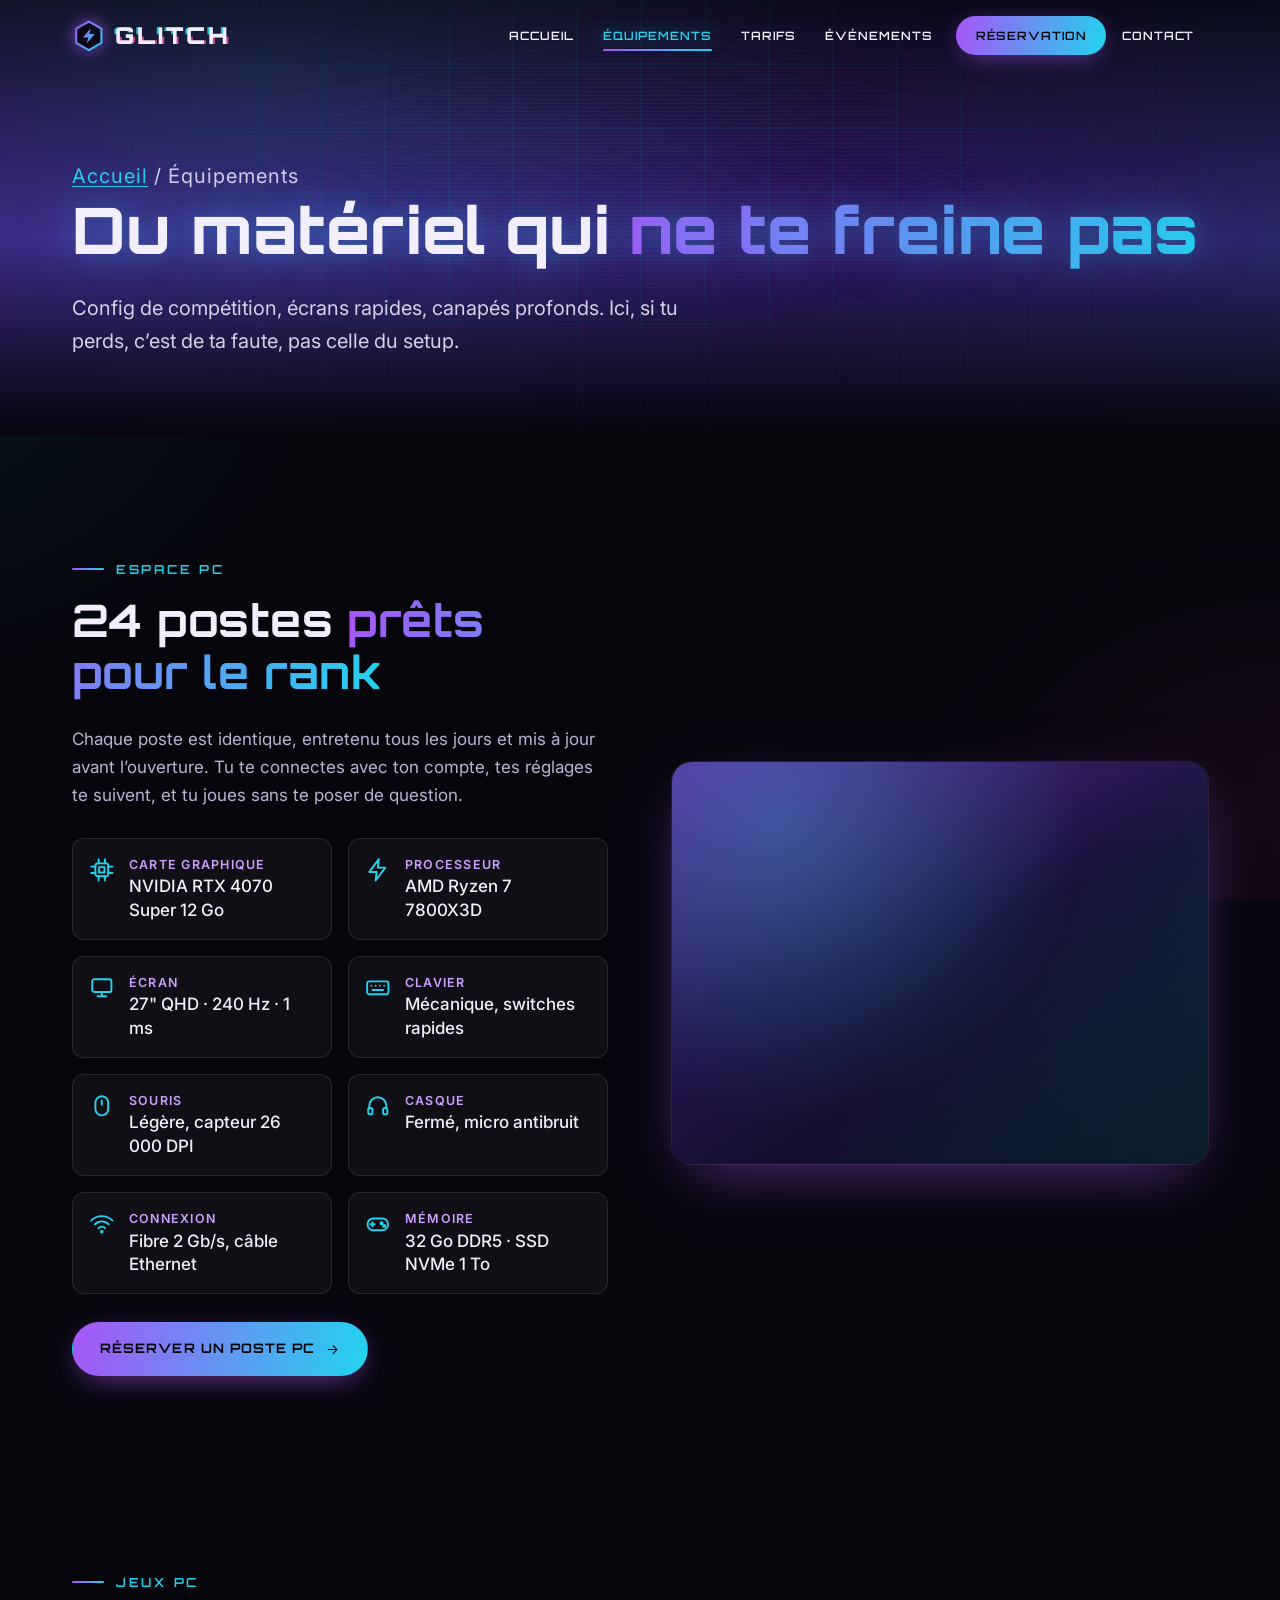
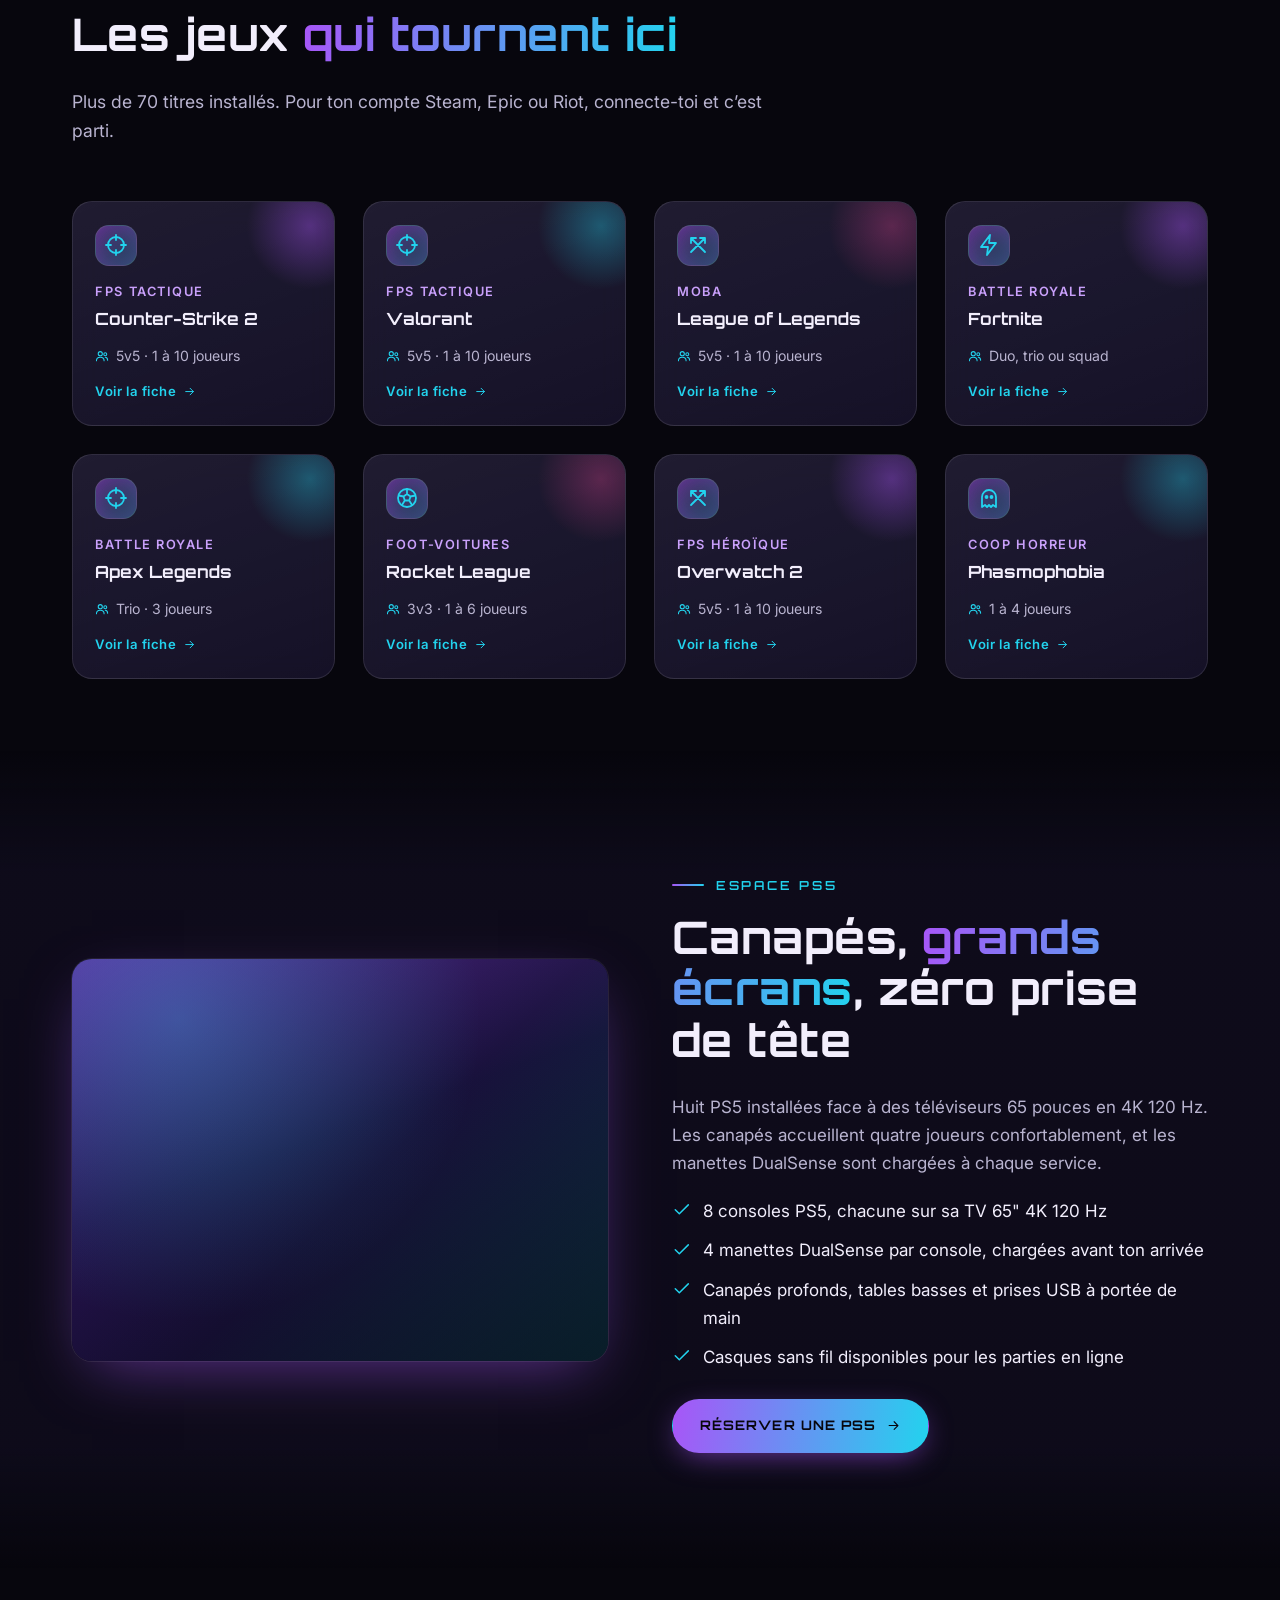
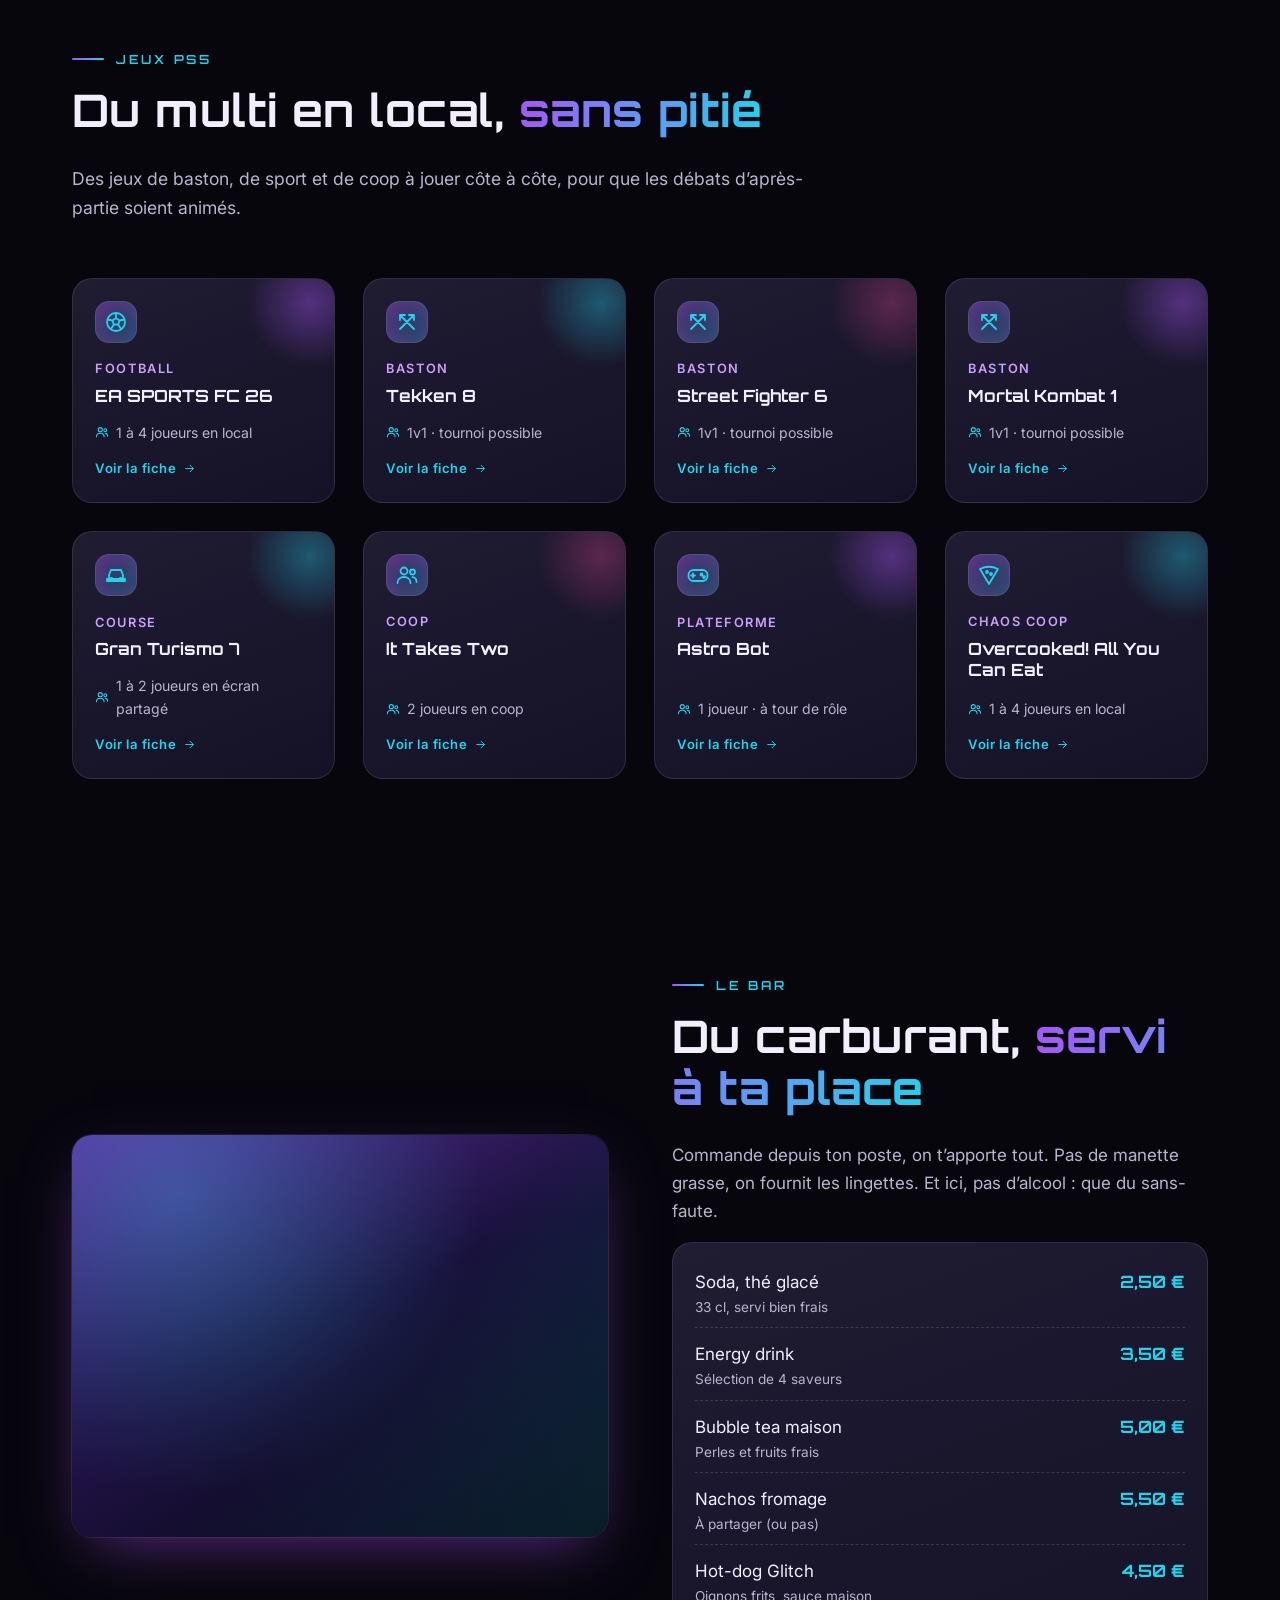
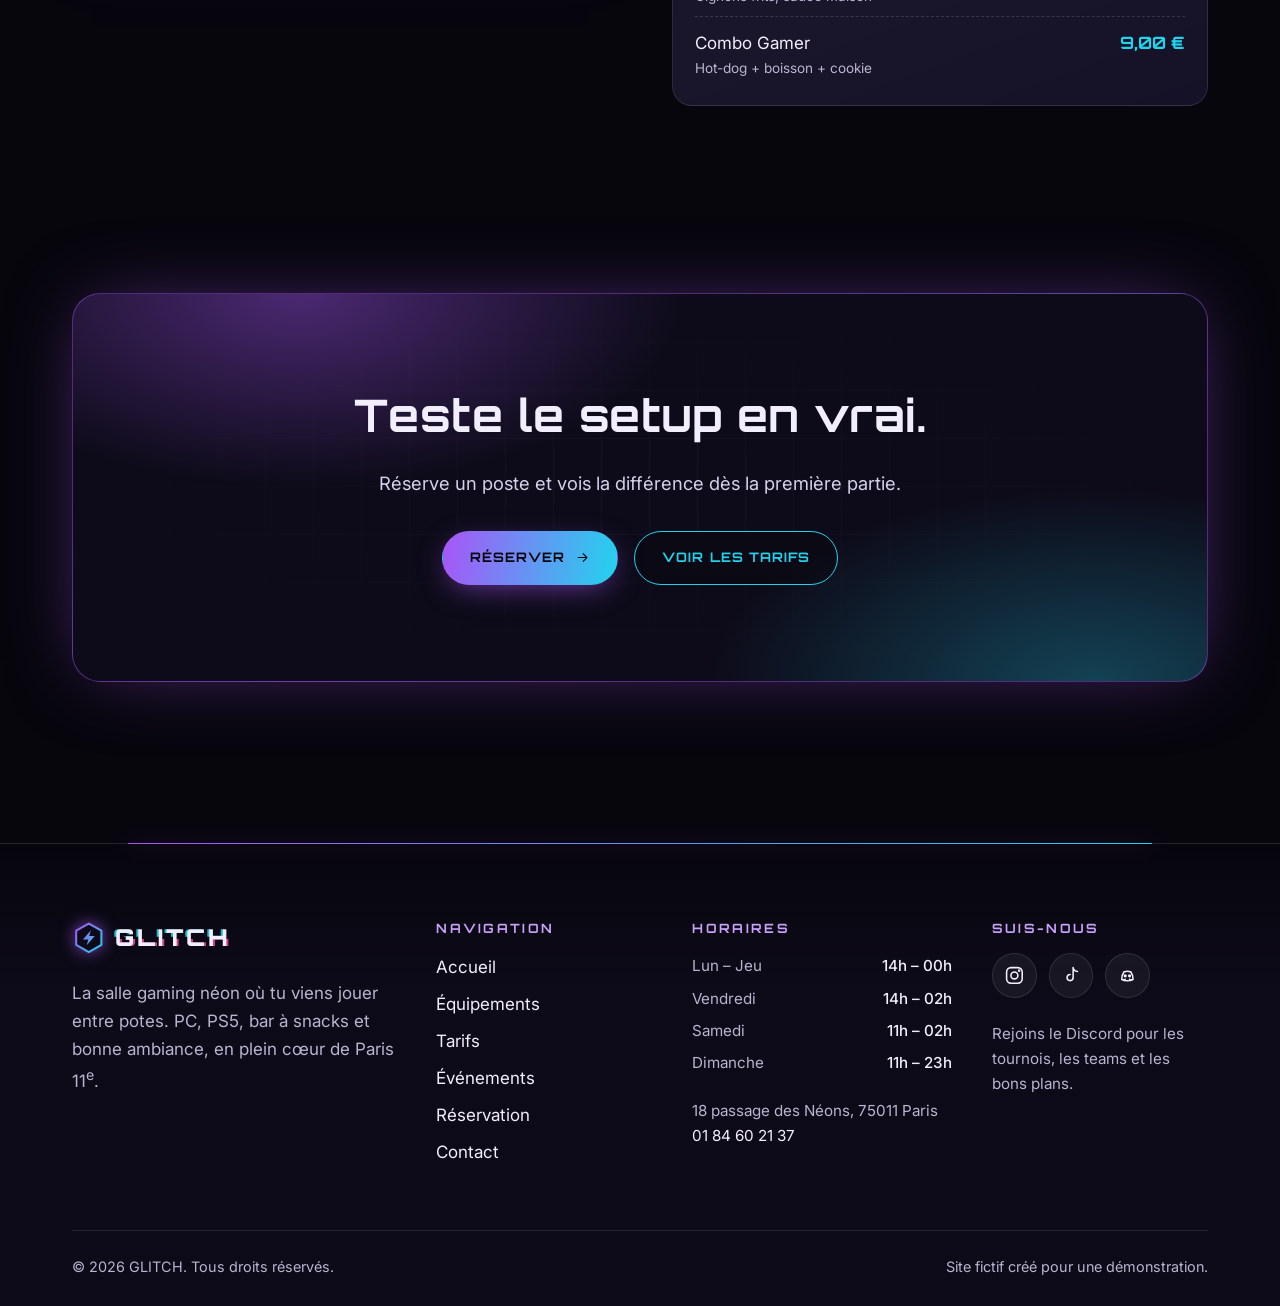
==== commit 02b62608: "Ajoute les fiches de jeux animées (modale avec transition depuis la carte) Co-Authored-By: Claude So" ====
--- a/equipements.html
+++ b/equipements.html
@@ -76,14 +76,14 @@
       <p>Plus de 70 titres installés. Pour ton compte Steam, Epic ou Riot, connecte-toi et c’est parti.</p>
     </div>
     <div class="grid grid-4">
-      <article class="card game-card reveal"><span class="icon-badge"><svg class="icon " aria-hidden="true" focusable="false"><use href="#i-crosshair"/></svg></span><span class="genre">FPS tactique</span><h3>Counter-Strike 2</h3><p class="meta"><svg class="icon " aria-hidden="true" focusable="false"><use href="#i-users"/></svg> 5v5 · 1 à 10 joueurs</p></article>
-      <article class="card game-card reveal"><span class="icon-badge"><svg class="icon " aria-hidden="true" focusable="false"><use href="#i-crosshair"/></svg></span><span class="genre">FPS tactique</span><h3>Valorant</h3><p class="meta"><svg class="icon " aria-hidden="true" focusable="false"><use href="#i-users"/></svg> 5v5 · 1 à 10 joueurs</p></article>
-      <article class="card game-card reveal"><span class="icon-badge"><svg class="icon " aria-hidden="true" focusable="false"><use href="#i-swords"/></svg></span><span class="genre">MOBA</span><h3>League of Legends</h3><p class="meta"><svg class="icon " aria-hidden="true" focusable="false"><use href="#i-users"/></svg> 5v5 · 1 à 10 joueurs</p></article>
-      <article class="card game-card reveal"><span class="icon-badge"><svg class="icon " aria-hidden="true" focusable="false"><use href="#i-bolt"/></svg></span><span class="genre">Battle royale</span><h3>Fortnite</h3><p class="meta"><svg class="icon " aria-hidden="true" focusable="false"><use href="#i-users"/></svg> Duo, trio ou squad</p></article>
-      <article class="card game-card reveal"><span class="icon-badge"><svg class="icon " aria-hidden="true" focusable="false"><use href="#i-crosshair"/></svg></span><span class="genre">Battle royale</span><h3>Apex Legends</h3><p class="meta"><svg class="icon " aria-hidden="true" focusable="false"><use href="#i-users"/></svg> Trio · 3 joueurs</p></article>
-      <article class="card game-card reveal"><span class="icon-badge"><svg class="icon " aria-hidden="true" focusable="false"><use href="#i-ball"/></svg></span><span class="genre">Foot-voitures</span><h3>Rocket League</h3><p class="meta"><svg class="icon " aria-hidden="true" focusable="false"><use href="#i-users"/></svg> 3v3 · 1 à 6 joueurs</p></article>
-      <article class="card game-card reveal"><span class="icon-badge"><svg class="icon " aria-hidden="true" focusable="false"><use href="#i-swords"/></svg></span><span class="genre">FPS héroïque</span><h3>Overwatch 2</h3><p class="meta"><svg class="icon " aria-hidden="true" focusable="false"><use href="#i-users"/></svg> 5v5 · 1 à 10 joueurs</p></article>
-      <article class="card game-card reveal"><span class="icon-badge"><svg class="icon " aria-hidden="true" focusable="false"><use href="#i-ghost"/></svg></span><span class="genre">Coop horreur</span><h3>Phasmophobia</h3><p class="meta"><svg class="icon " aria-hidden="true" focusable="false"><use href="#i-users"/></svg> 1 à 4 joueurs</p></article>
+      <button type="button" class="card game-card reveal" aria-haspopup="dialog"><span class="icon-badge"><svg class="icon " aria-hidden="true" focusable="false"><use href="#i-crosshair"/></svg></span><span class="genre">FPS tactique</span><span class="game-title">Counter-Strike 2</span><span class="meta"><svg class="icon " aria-hidden="true" focusable="false"><use href="#i-users"/></svg> 5v5 · 1 à 10 joueurs</span><span class="more">Voir la fiche <svg class="icon " aria-hidden="true" focusable="false"><use href="#i-arrow"/></svg></span></button>
+      <button type="button" class="card game-card reveal" aria-haspopup="dialog"><span class="icon-badge"><svg class="icon " aria-hidden="true" focusable="false"><use href="#i-crosshair"/></svg></span><span class="genre">FPS tactique</span><span class="game-title">Valorant</span><span class="meta"><svg class="icon " aria-hidden="true" focusable="false"><use href="#i-users"/></svg> 5v5 · 1 à 10 joueurs</span><span class="more">Voir la fiche <svg class="icon " aria-hidden="true" focusable="false"><use href="#i-arrow"/></svg></span></button>
+      <button type="button" class="card game-card reveal" aria-haspopup="dialog"><span class="icon-badge"><svg class="icon " aria-hidden="true" focusable="false"><use href="#i-swords"/></svg></span><span class="genre">MOBA</span><span class="game-title">League of Legends</span><span class="meta"><svg class="icon " aria-hidden="true" focusable="false"><use href="#i-users"/></svg> 5v5 · 1 à 10 joueurs</span><span class="more">Voir la fiche <svg class="icon " aria-hidden="true" focusable="false"><use href="#i-arrow"/></svg></span></button>
+      <button type="button" class="card game-card reveal" aria-haspopup="dialog"><span class="icon-badge"><svg class="icon " aria-hidden="true" focusable="false"><use href="#i-bolt"/></svg></span><span class="genre">Battle royale</span><span class="game-title">Fortnite</span><span class="meta"><svg class="icon " aria-hidden="true" focusable="false"><use href="#i-users"/></svg> Duo, trio ou squad</span><span class="more">Voir la fiche <svg class="icon " aria-hidden="true" focusable="false"><use href="#i-arrow"/></svg></span></button>
+      <button type="button" class="card game-card reveal" aria-haspopup="dialog"><span class="icon-badge"><svg class="icon " aria-hidden="true" focusable="false"><use href="#i-crosshair"/></svg></span><span class="genre">Battle royale</span><span class="game-title">Apex Legends</span><span class="meta"><svg class="icon " aria-hidden="true" focusable="false"><use href="#i-users"/></svg> Trio · 3 joueurs</span><span class="more">Voir la fiche <svg class="icon " aria-hidden="true" focusable="false"><use href="#i-arrow"/></svg></span></button>
+      <button type="button" class="card game-card reveal" aria-haspopup="dialog"><span class="icon-badge"><svg class="icon " aria-hidden="true" focusable="false"><use href="#i-ball"/></svg></span><span class="genre">Foot-voitures</span><span class="game-title">Rocket League</span><span class="meta"><svg class="icon " aria-hidden="true" focusable="false"><use href="#i-users"/></svg> 3v3 · 1 à 6 joueurs</span><span class="more">Voir la fiche <svg class="icon " aria-hidden="true" focusable="false"><use href="#i-arrow"/></svg></span></button>
+      <button type="button" class="card game-card reveal" aria-haspopup="dialog"><span class="icon-badge"><svg class="icon " aria-hidden="true" focusable="false"><use href="#i-swords"/></svg></span><span class="genre">FPS héroïque</span><span class="game-title">Overwatch 2</span><span class="meta"><svg class="icon " aria-hidden="true" focusable="false"><use href="#i-users"/></svg> 5v5 · 1 à 10 joueurs</span><span class="more">Voir la fiche <svg class="icon " aria-hidden="true" focusable="false"><use href="#i-arrow"/></svg></span></button>
+      <button type="button" class="card game-card reveal" aria-haspopup="dialog"><span class="icon-badge"><svg class="icon " aria-hidden="true" focusable="false"><use href="#i-ghost"/></svg></span><span class="genre">Coop horreur</span><span class="game-title">Phasmophobia</span><span class="meta"><svg class="icon " aria-hidden="true" focusable="false"><use href="#i-users"/></svg> 1 à 4 joueurs</span><span class="more">Voir la fiche <svg class="icon " aria-hidden="true" focusable="false"><use href="#i-arrow"/></svg></span></button>
     </div>
   </div>
 </section>
@@ -116,14 +116,14 @@
       <p>Des jeux de baston, de sport et de coop à jouer côte à côte, pour que les débats d’après-partie soient animés.</p>
     </div>
     <div class="grid grid-4">
-      <article class="card game-card reveal"><span class="icon-badge"><svg class="icon " aria-hidden="true" focusable="false"><use href="#i-ball"/></svg></span><span class="genre">Football</span><h3>EA SPORTS FC 26</h3><p class="meta"><svg class="icon " aria-hidden="true" focusable="false"><use href="#i-users"/></svg> 1 à 4 joueurs en local</p></article>
-      <article class="card game-card reveal"><span class="icon-badge"><svg class="icon " aria-hidden="true" focusable="false"><use href="#i-swords"/></svg></span><span class="genre">Baston</span><h3>Tekken 8</h3><p class="meta"><svg class="icon " aria-hidden="true" focusable="false"><use href="#i-users"/></svg> 1v1 · tournoi possible</p></article>
-      <article class="card game-card reveal"><span class="icon-badge"><svg class="icon " aria-hidden="true" focusable="false"><use href="#i-swords"/></svg></span><span class="genre">Baston</span><h3>Street Fighter 6</h3><p class="meta"><svg class="icon " aria-hidden="true" focusable="false"><use href="#i-users"/></svg> 1v1 · tournoi possible</p></article>
-      <article class="card game-card reveal"><span class="icon-badge"><svg class="icon " aria-hidden="true" focusable="false"><use href="#i-swords"/></svg></span><span class="genre">Baston</span><h3>Mortal Kombat 1</h3><p class="meta"><svg class="icon " aria-hidden="true" focusable="false"><use href="#i-users"/></svg> 1v1 · tournoi possible</p></article>
-      <article class="card game-card reveal"><span class="icon-badge"><svg class="icon " aria-hidden="true" focusable="false"><use href="#i-car"/></svg></span><span class="genre">Course</span><h3>Gran Turismo 7</h3><p class="meta"><svg class="icon " aria-hidden="true" focusable="false"><use href="#i-users"/></svg> 1 à 2 joueurs en écran partagé</p></article>
-      <article class="card game-card reveal"><span class="icon-badge"><svg class="icon " aria-hidden="true" focusable="false"><use href="#i-users"/></svg></span><span class="genre">Coop</span><h3>It Takes Two</h3><p class="meta"><svg class="icon " aria-hidden="true" focusable="false"><use href="#i-users"/></svg> 2 joueurs en coop</p></article>
-      <article class="card game-card reveal"><span class="icon-badge"><svg class="icon " aria-hidden="true" focusable="false"><use href="#i-gamepad"/></svg></span><span class="genre">Plateforme</span><h3>Astro Bot</h3><p class="meta"><svg class="icon " aria-hidden="true" focusable="false"><use href="#i-users"/></svg> 1 joueur · à tour de rôle</p></article>
-      <article class="card game-card reveal"><span class="icon-badge"><svg class="icon " aria-hidden="true" focusable="false"><use href="#i-pizza"/></svg></span><span class="genre">Chaos coop</span><h3>Overcooked! All You Can Eat</h3><p class="meta"><svg class="icon " aria-hidden="true" focusable="false"><use href="#i-users"/></svg> 1 à 4 joueurs en local</p></article>
+      <button type="button" class="card game-card reveal" aria-haspopup="dialog"><span class="icon-badge"><svg class="icon " aria-hidden="true" focusable="false"><use href="#i-ball"/></svg></span><span class="genre">Football</span><span class="game-title">EA SPORTS FC 26</span><span class="meta"><svg class="icon " aria-hidden="true" focusable="false"><use href="#i-users"/></svg> 1 à 4 joueurs en local</span><span class="more">Voir la fiche <svg class="icon " aria-hidden="true" focusable="false"><use href="#i-arrow"/></svg></span></button>
+      <button type="button" class="card game-card reveal" aria-haspopup="dialog"><span class="icon-badge"><svg class="icon " aria-hidden="true" focusable="false"><use href="#i-swords"/></svg></span><span class="genre">Baston</span><span class="game-title">Tekken 8</span><span class="meta"><svg class="icon " aria-hidden="true" focusable="false"><use href="#i-users"/></svg> 1v1 · tournoi possible</span><span class="more">Voir la fiche <svg class="icon " aria-hidden="true" focusable="false"><use href="#i-arrow"/></svg></span></button>
+      <button type="button" class="card game-card reveal" aria-haspopup="dialog"><span class="icon-badge"><svg class="icon " aria-hidden="true" focusable="false"><use href="#i-swords"/></svg></span><span class="genre">Baston</span><span class="game-title">Street Fighter 6</span><span class="meta"><svg class="icon " aria-hidden="true" focusable="false"><use href="#i-users"/></svg> 1v1 · tournoi possible</span><span class="more">Voir la fiche <svg class="icon " aria-hidden="true" focusable="false"><use href="#i-arrow"/></svg></span></button>
+      <button type="button" class="card game-card reveal" aria-haspopup="dialog"><span class="icon-badge"><svg class="icon " aria-hidden="true" focusable="false"><use href="#i-swords"/></svg></span><span class="genre">Baston</span><span class="game-title">Mortal Kombat 1</span><span class="meta"><svg class="icon " aria-hidden="true" focusable="false"><use href="#i-users"/></svg> 1v1 · tournoi possible</span><span class="more">Voir la fiche <svg class="icon " aria-hidden="true" focusable="false"><use href="#i-arrow"/></svg></span></button>
+      <button type="button" class="card game-card reveal" aria-haspopup="dialog"><span class="icon-badge"><svg class="icon " aria-hidden="true" focusable="false"><use href="#i-car"/></svg></span><span class="genre">Course</span><span class="game-title">Gran Turismo 7</span><span class="meta"><svg class="icon " aria-hidden="true" focusable="false"><use href="#i-users"/></svg> 1 à 2 joueurs en écran partagé</span><span class="more">Voir la fiche <svg class="icon " aria-hidden="true" focusable="false"><use href="#i-arrow"/></svg></span></button>
+      <button type="button" class="card game-card reveal" aria-haspopup="dialog"><span class="icon-badge"><svg class="icon " aria-hidden="true" focusable="false"><use href="#i-users"/></svg></span><span class="genre">Coop</span><span class="game-title">It Takes Two</span><span class="meta"><svg class="icon " aria-hidden="true" focusable="false"><use href="#i-users"/></svg> 2 joueurs en coop</span><span class="more">Voir la fiche <svg class="icon " aria-hidden="true" focusable="false"><use href="#i-arrow"/></svg></span></button>
+      <button type="button" class="card game-card reveal" aria-haspopup="dialog"><span class="icon-badge"><svg class="icon " aria-hidden="true" focusable="false"><use href="#i-gamepad"/></svg></span><span class="genre">Plateforme</span><span class="game-title">Astro Bot</span><span class="meta"><svg class="icon " aria-hidden="true" focusable="false"><use href="#i-users"/></svg> 1 joueur · à tour de rôle</span><span class="more">Voir la fiche <svg class="icon " aria-hidden="true" focusable="false"><use href="#i-arrow"/></svg></span></button>
+      <button type="button" class="card game-card reveal" aria-haspopup="dialog"><span class="icon-badge"><svg class="icon " aria-hidden="true" focusable="false"><use href="#i-pizza"/></svg></span><span class="genre">Chaos coop</span><span class="game-title">Overcooked! All You Can Eat</span><span class="meta"><svg class="icon " aria-hidden="true" focusable="false"><use href="#i-users"/></svg> 1 à 4 joueurs en local</span><span class="more">Voir la fiche <svg class="icon " aria-hidden="true" focusable="false"><use href="#i-arrow"/></svg></span></button>
     </div>
   </div>
 </section>
--- a/assets/css/style.css
+++ b/assets/css/style.css
@@ -799,7 +799,34 @@
 .check-list .icon { color: var(--cyan); margin-top: 0.2em; width: 1.15em; height: 1.15em; }
 
 /* Cartes de jeux */
-.game-card { padding: 1.4rem; display: flex; flex-direction: column; gap: 0.35rem; min-height: 11rem; overflow: hidden; }
+.game-card {
+  padding: 1.4rem;
+  display: flex;
+  flex-direction: column;
+  align-items: flex-start;
+  gap: 0.35rem;
+  min-height: 12rem;
+  overflow: hidden;
+  width: 100%;
+  text-align: left;
+  font: inherit;
+  color: var(--text);
+  cursor: pointer;
+}
+.game-card .game-title { font-family: var(--font-display); font-weight: 700; font-size: 1.05rem; line-height: 1.25; }
+.game-card .more {
+  display: inline-flex;
+  align-items: center;
+  gap: 0.4rem;
+  margin-top: 0.5rem;
+  font-size: 0.82rem;
+  font-weight: 600;
+  letter-spacing: 0.04em;
+  color: var(--cyan);
+  transition: gap 0.25s;
+}
+.game-card:hover .more { gap: 0.75rem; }
+.game-card .more .icon { width: 1em; height: 1em; }
 .game-card::before {
   content: "";
   position: absolute;
@@ -814,10 +841,154 @@
 .game-card:nth-child(3n + 2)::before { background: radial-gradient(circle, rgba(34, 211, 238, 0.35), transparent 70%); }
 .game-card:nth-child(3n)::before { background: radial-gradient(circle, rgba(236, 72, 153, 0.3), transparent 70%); }
 .game-card .icon-badge { margin-bottom: 0.6rem; width: 2.6rem; height: 2.6rem; }
-.game-card h3 { font-size: 1.05rem; margin: 0; }
 .game-card .genre { font-size: 0.8rem; color: var(--violet-soft); text-transform: uppercase; letter-spacing: 0.12em; font-weight: 600; }
 .game-card .meta { margin-top: auto; padding-top: 0.6rem; font-size: 0.88rem; color: var(--muted); display: flex; align-items: center; gap: 0.4rem; }
 .game-card .meta .icon { width: 1em; height: 1em; color: var(--cyan); }
+
+/* Fiche de jeu (modale) */
+.game-modal {
+  padding: 0;
+  border: 0;
+  background: transparent;
+  color: var(--text);
+  width: min(46rem, calc(100% - 1.5rem));
+  max-width: none;
+  max-height: calc(100dvh - 1.5rem);
+  margin: auto;
+  overflow: visible;
+}
+.game-modal::backdrop {
+  background: rgba(4, 3, 10, 0.78);
+  backdrop-filter: blur(10px);
+  -webkit-backdrop-filter: blur(10px);
+  opacity: 0;
+  transition: opacity 0.4s ease;
+}
+.game-modal.is-open::backdrop { opacity: 1; }
+.gm-panel {
+  position: relative;
+  max-height: calc(100dvh - 1.5rem);
+  overflow-y: auto;
+  overscroll-behavior: contain;
+  border-radius: 26px;
+  background: #0f0b20;
+  border: 1px solid rgba(34, 211, 238, 0.45);
+  box-shadow: 0 0 0 1px rgba(168, 85, 247, 0.3), 0 30px 90px -20px rgba(168, 85, 247, 0.7), 0 0 60px -10px rgba(34, 211, 238, 0.5);
+}
+.gm-art {
+  --rx: 0deg;
+  --ry: 0deg;
+  position: relative;
+  height: clamp(13rem, 36vw, 17rem);
+  overflow: hidden;
+  display: grid;
+  place-items: center;
+  perspective: 800px;
+  background: linear-gradient(135deg, #4c1d95 0%, #1e1b4b 55%, #0e3a4a 100%);
+}
+.gm-art[data-theme="1"] { background: linear-gradient(135deg, #0e5a6b 0%, #1e1b4b 55%, #4c1d95 100%); }
+.gm-art[data-theme="2"] { background: linear-gradient(135deg, #8a1c57 0%, #2a1250 55%, #1b1a5c 100%); }
+.gm-grid {
+  position: absolute;
+  inset: 0;
+  background-image:
+    linear-gradient(rgba(255, 255, 255, 0.08) 1px, transparent 1px),
+    linear-gradient(90deg, rgba(255, 255, 255, 0.08) 1px, transparent 1px);
+  background-size: 36px 36px;
+  -webkit-mask-image: radial-gradient(ellipse at center, #000 10%, transparent 75%);
+  mask-image: radial-gradient(ellipse at center, #000 10%, transparent 75%);
+}
+.gm-bigword {
+  position: absolute;
+  left: 50%;
+  top: 50%;
+  width: 120%;
+  transform: translate(-50%, -50%);
+  text-align: center;
+  font-family: var(--font-display);
+  font-weight: 900;
+  font-size: clamp(2.6rem, 11vw, 5.5rem);
+  line-height: 1;
+  text-transform: uppercase;
+  color: transparent;
+  -webkit-text-stroke: 1.5px rgba(255, 255, 255, 0.2);
+  pointer-events: none;
+  user-select: none;
+}
+.gm-orb { position: absolute; border-radius: 50%; filter: blur(30px); pointer-events: none; }
+.gm-orb--a { width: 9rem; height: 9rem; left: -2rem; bottom: -3rem; background: rgba(34, 211, 238, 0.55); }
+.gm-orb--b { width: 8rem; height: 8rem; right: -1rem; top: -2rem; background: rgba(236, 72, 153, 0.45); }
+.gm-tile {
+  position: relative;
+  width: clamp(6rem, 18vw, 8rem);
+  height: clamp(6rem, 18vw, 8rem);
+  display: grid;
+  place-items: center;
+  border-radius: 28px;
+  color: #fff;
+  background: linear-gradient(145deg, rgba(255, 255, 255, 0.2), rgba(255, 255, 255, 0.04));
+  border: 1px solid rgba(255, 255, 255, 0.4);
+  backdrop-filter: blur(8px);
+  -webkit-backdrop-filter: blur(8px);
+  box-shadow: 0 20px 50px -10px rgba(0, 0, 0, 0.7), 0 0 50px rgba(34, 211, 238, 0.45), inset 0 0 24px rgba(255, 255, 255, 0.18);
+  transform: rotateX(var(--rx)) rotateY(var(--ry));
+  transition: transform 0.2s ease-out;
+}
+.gm-tile .icon { width: 55%; height: 55%; stroke-width: 1.5; filter: drop-shadow(0 0 12px rgba(255, 255, 255, 0.7)); }
+.gm-platform {
+  position: absolute;
+  left: 1.25rem;
+  top: 1.25rem;
+  padding: 0.35rem 0.9rem;
+  border-radius: 999px;
+  background: var(--pink);
+  color: #07060d;
+  font-family: var(--font-display);
+  font-size: 0.72rem;
+  font-weight: 800;
+  letter-spacing: 0.1em;
+}
+.gm-close {
+  position: absolute;
+  right: 1rem;
+  top: 1rem;
+  width: 2.8rem;
+  height: 2.8rem;
+  display: grid;
+  place-items: center;
+  border-radius: 50%;
+  border: 1px solid rgba(255, 255, 255, 0.35);
+  background: rgba(7, 6, 13, 0.55);
+  color: #fff;
+  cursor: pointer;
+  transition: background-color 0.2s, border-color 0.2s;
+}
+.gm-close:hover { background: rgba(7, 6, 13, 0.85); border-color: var(--cyan); }
+.gm-close .icon { width: 1.2rem; height: 1.2rem; fill: none; stroke: currentColor; stroke-width: 2; stroke-linecap: round; }
+.gm-body { padding: clamp(1.4rem, 4vw, 2.2rem); }
+.gm-genre { margin: 0 0 0.4rem; color: var(--violet-soft); font-size: 0.8rem; font-weight: 600; letter-spacing: 0.16em; text-transform: uppercase; }
+.gm-body h2 { font-size: clamp(1.5rem, 4vw, 2.2rem); margin-bottom: 1.2rem; }
+.gm-facts { display: grid; grid-template-columns: repeat(3, 1fr); gap: 0.75rem; margin-bottom: 1.4rem; }
+.gm-facts div { padding: 0.8rem 0.9rem; border-radius: var(--radius-sm); background: rgba(255, 255, 255, 0.05); border: 1px solid var(--line); }
+.gm-facts b { display: block; font-size: 0.7rem; color: var(--violet-soft); letter-spacing: 0.12em; text-transform: uppercase; font-weight: 600; margin-bottom: 0.15rem; }
+.gm-facts span { font-weight: 500; font-size: 0.95rem; line-height: 1.35; display: block; }
+.gm-text { color: var(--text); }
+.gm-here { margin: 1.2rem 0; padding: 1rem 1.2rem; border-radius: var(--radius-sm); border-left: 3px solid var(--cyan); background: rgba(34, 211, 238, 0.07); }
+.gm-here h3 { font-size: 0.8rem; letter-spacing: 0.14em; text-transform: uppercase; color: var(--cyan); margin-bottom: 0.4rem; }
+.gm-here p { margin: 0; color: #dcd8ee; }
+.gm-tip { display: flex; gap: 0.7rem; align-items: flex-start; margin: 0 0 1.6rem; color: var(--muted); }
+.gm-tip .icon { color: #f0abfc; fill: none; stroke: currentColor; stroke-width: 1.8; margin-top: 0.2em; }
+.gm-actions { display: flex; flex-wrap: wrap; gap: 0.9rem; }
+@media (max-width: 520px) { .gm-facts { grid-template-columns: 1fr; } .gm-actions .btn { width: 100%; } }
+
+/* Animation d'ouverture : l'illustration jaillit, le contenu s'échelonne */
+.game-modal:not(.is-open) .gm-tile, .game-modal:not(.is-open) .gm-bigword, .game-modal:not(.is-open) .gm-st { opacity: 0; }
+.game-modal.is-open .gm-tile { animation: gm-pop 0.8s 0.12s cubic-bezier(0.2, 1.2, 0.3, 1) backwards; }
+.game-modal.is-open .gm-bigword { animation: gm-word 0.9s 0.1s ease-out backwards; }
+.game-modal.is-open .gm-st { animation: gm-rise 0.55s calc(0.28s + var(--i) * 0.06s) ease-out backwards; }
+@keyframes gm-pop { from { opacity: 0; transform: translateY(40px) scale(0.35) rotate(-14deg); } to { opacity: 1; transform: none; } }
+@keyframes gm-word { from { opacity: 0; letter-spacing: 0.4em; } to { opacity: 1; letter-spacing: 0; } }
+@keyframes gm-rise { from { opacity: 0; transform: translateY(16px); } to { opacity: 1; transform: none; } }
 
 /* Menu du bar */
 .menu-list { display: grid; gap: 0.2rem; }
@@ -1346,4 +1517,5 @@
   .js .reveal { opacity: 1; transform: none; }
   .ph img, a:hover .ph img, .ph:hover img { transform: none; }
   .btn:hover, .card:hover { transform: none; }
-}
+  .game-modal:not(.is-open) .gm-tile, .game-modal:not(.is-open) .gm-bigword, .game-modal:not(.is-open) .gm-st { opacity: 1; }
+}
